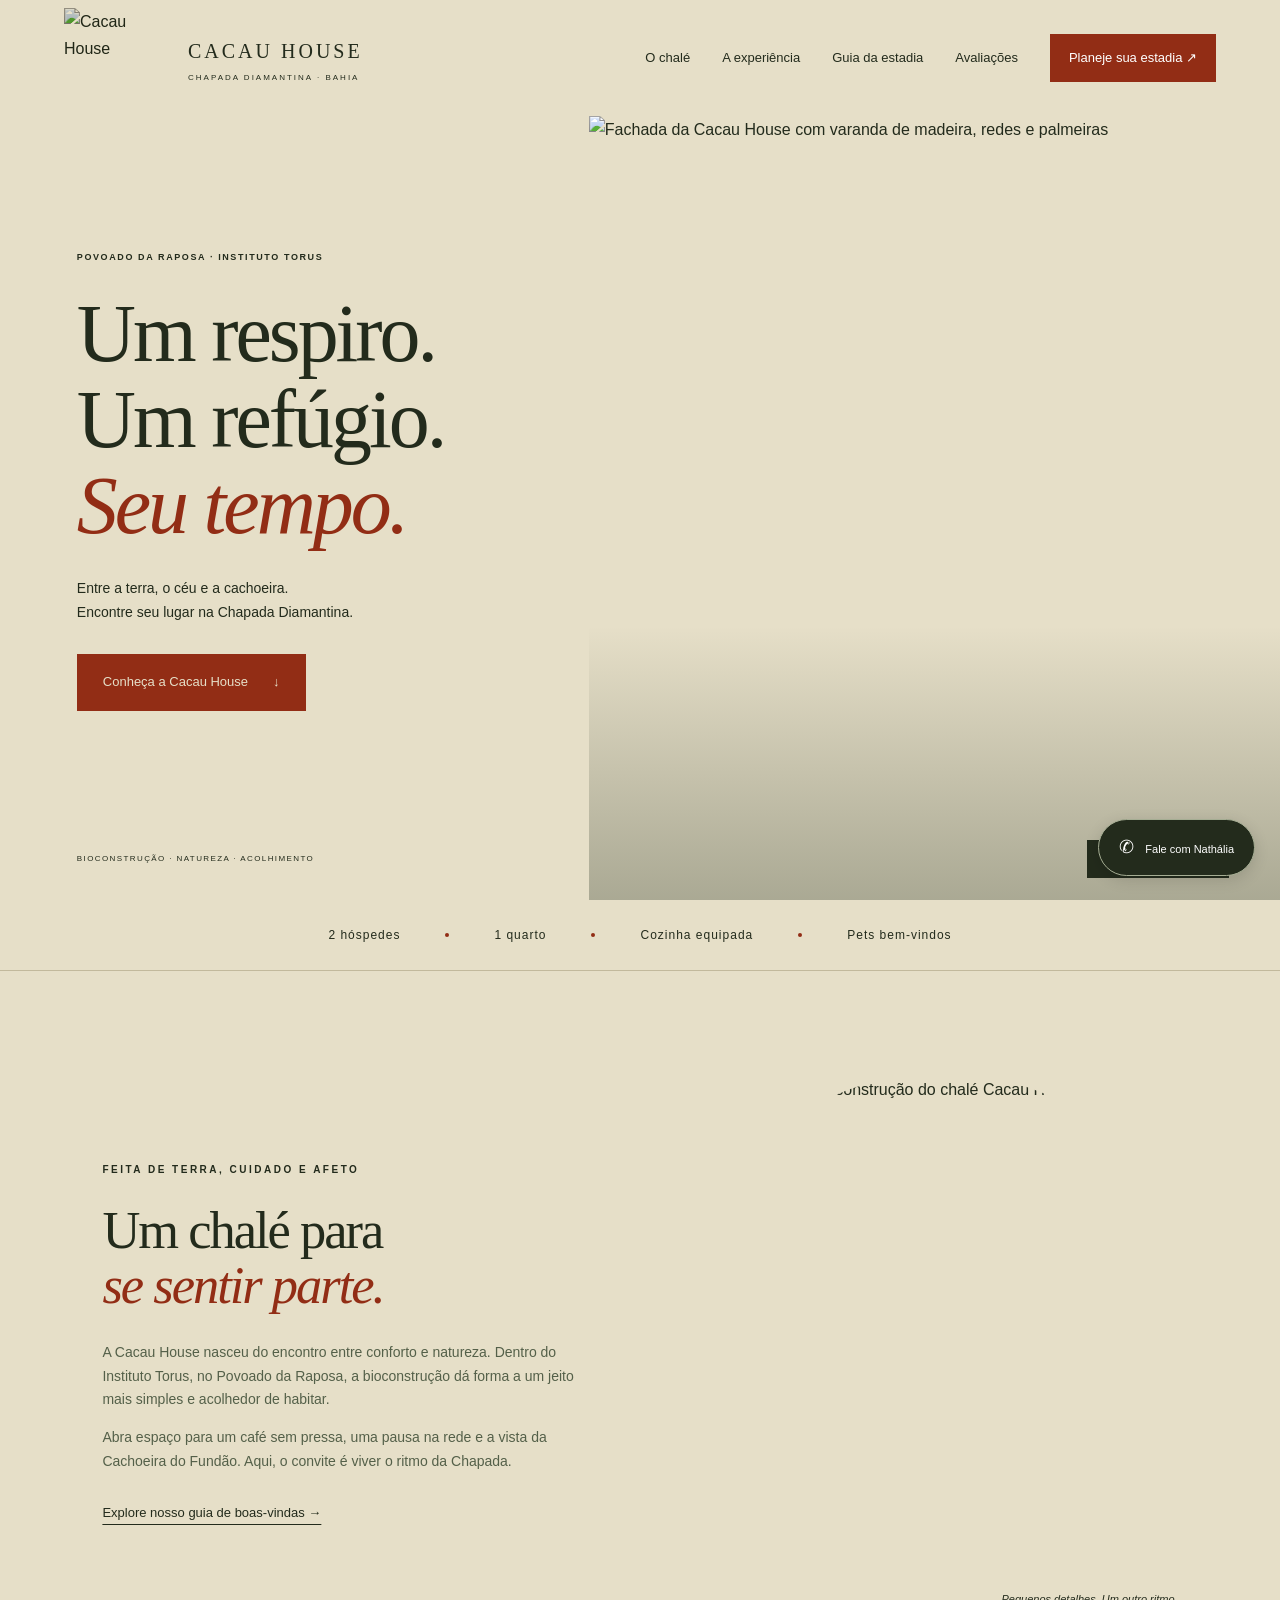
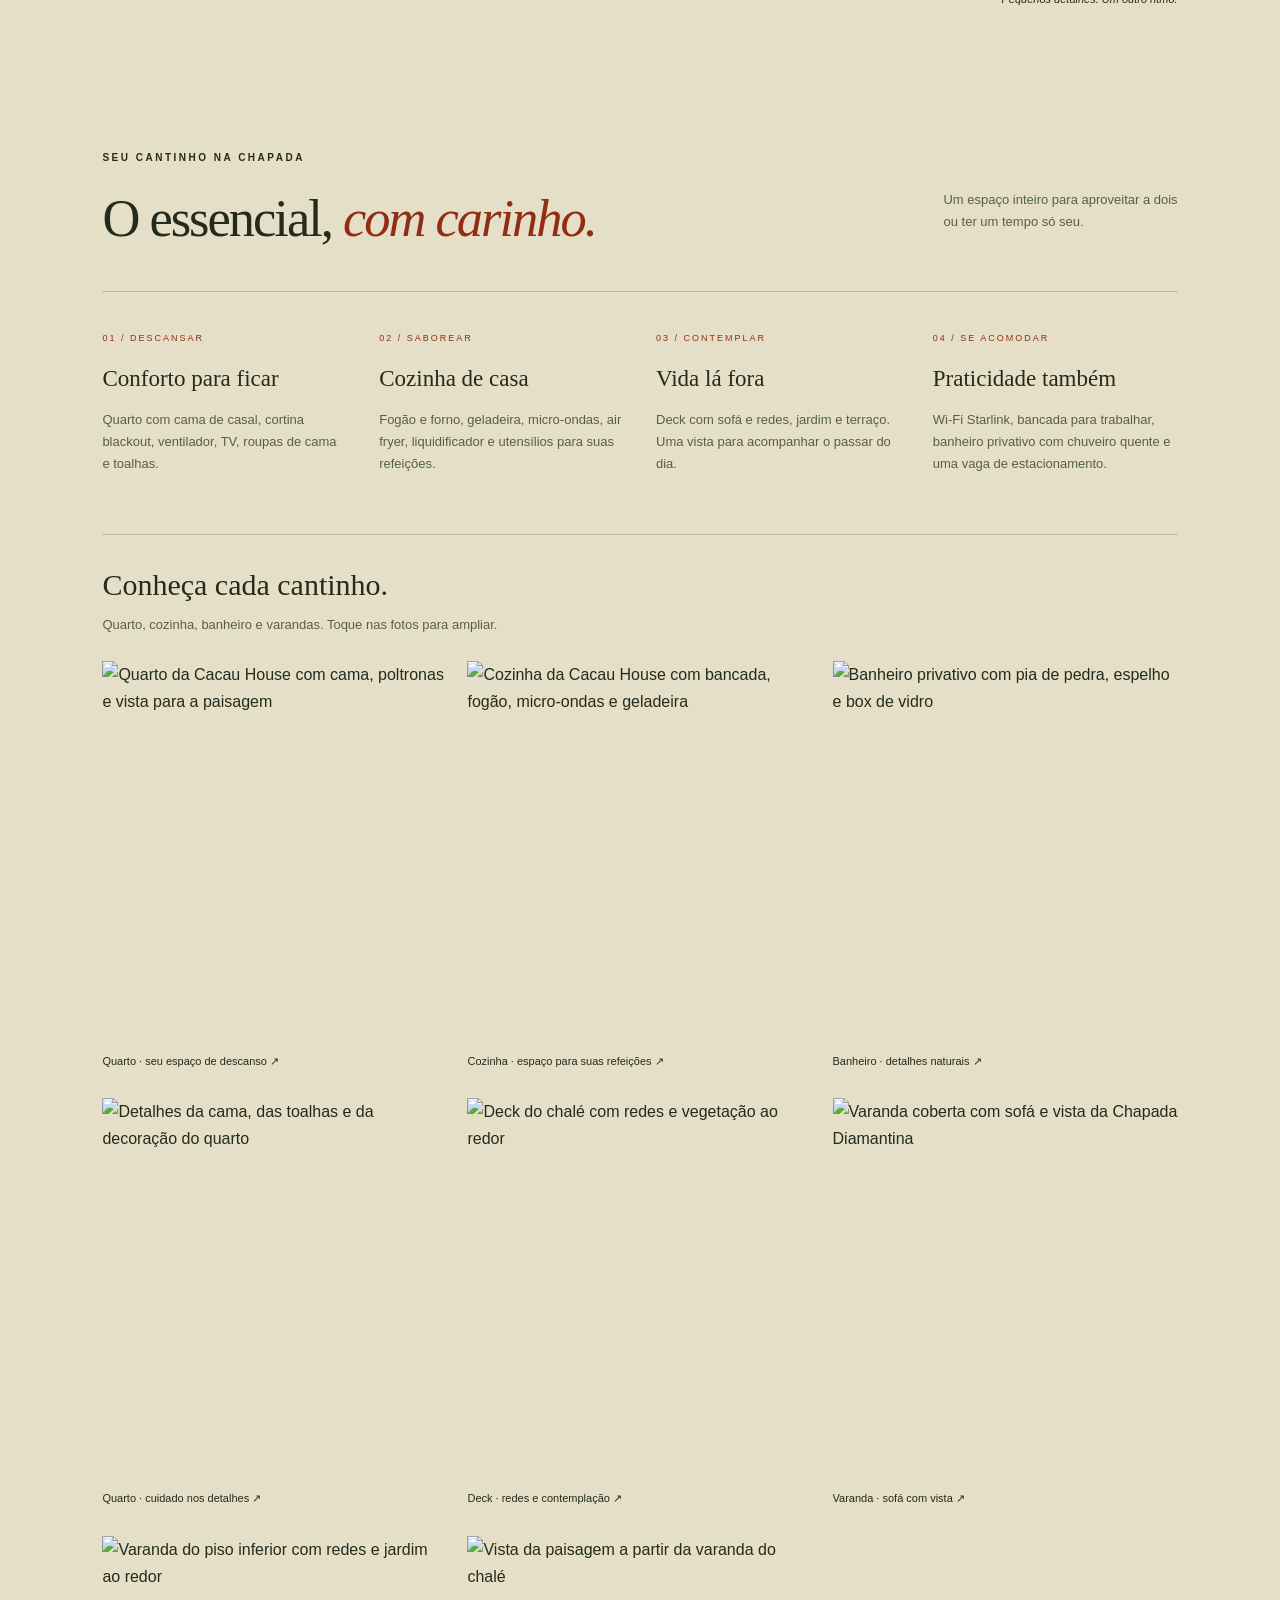
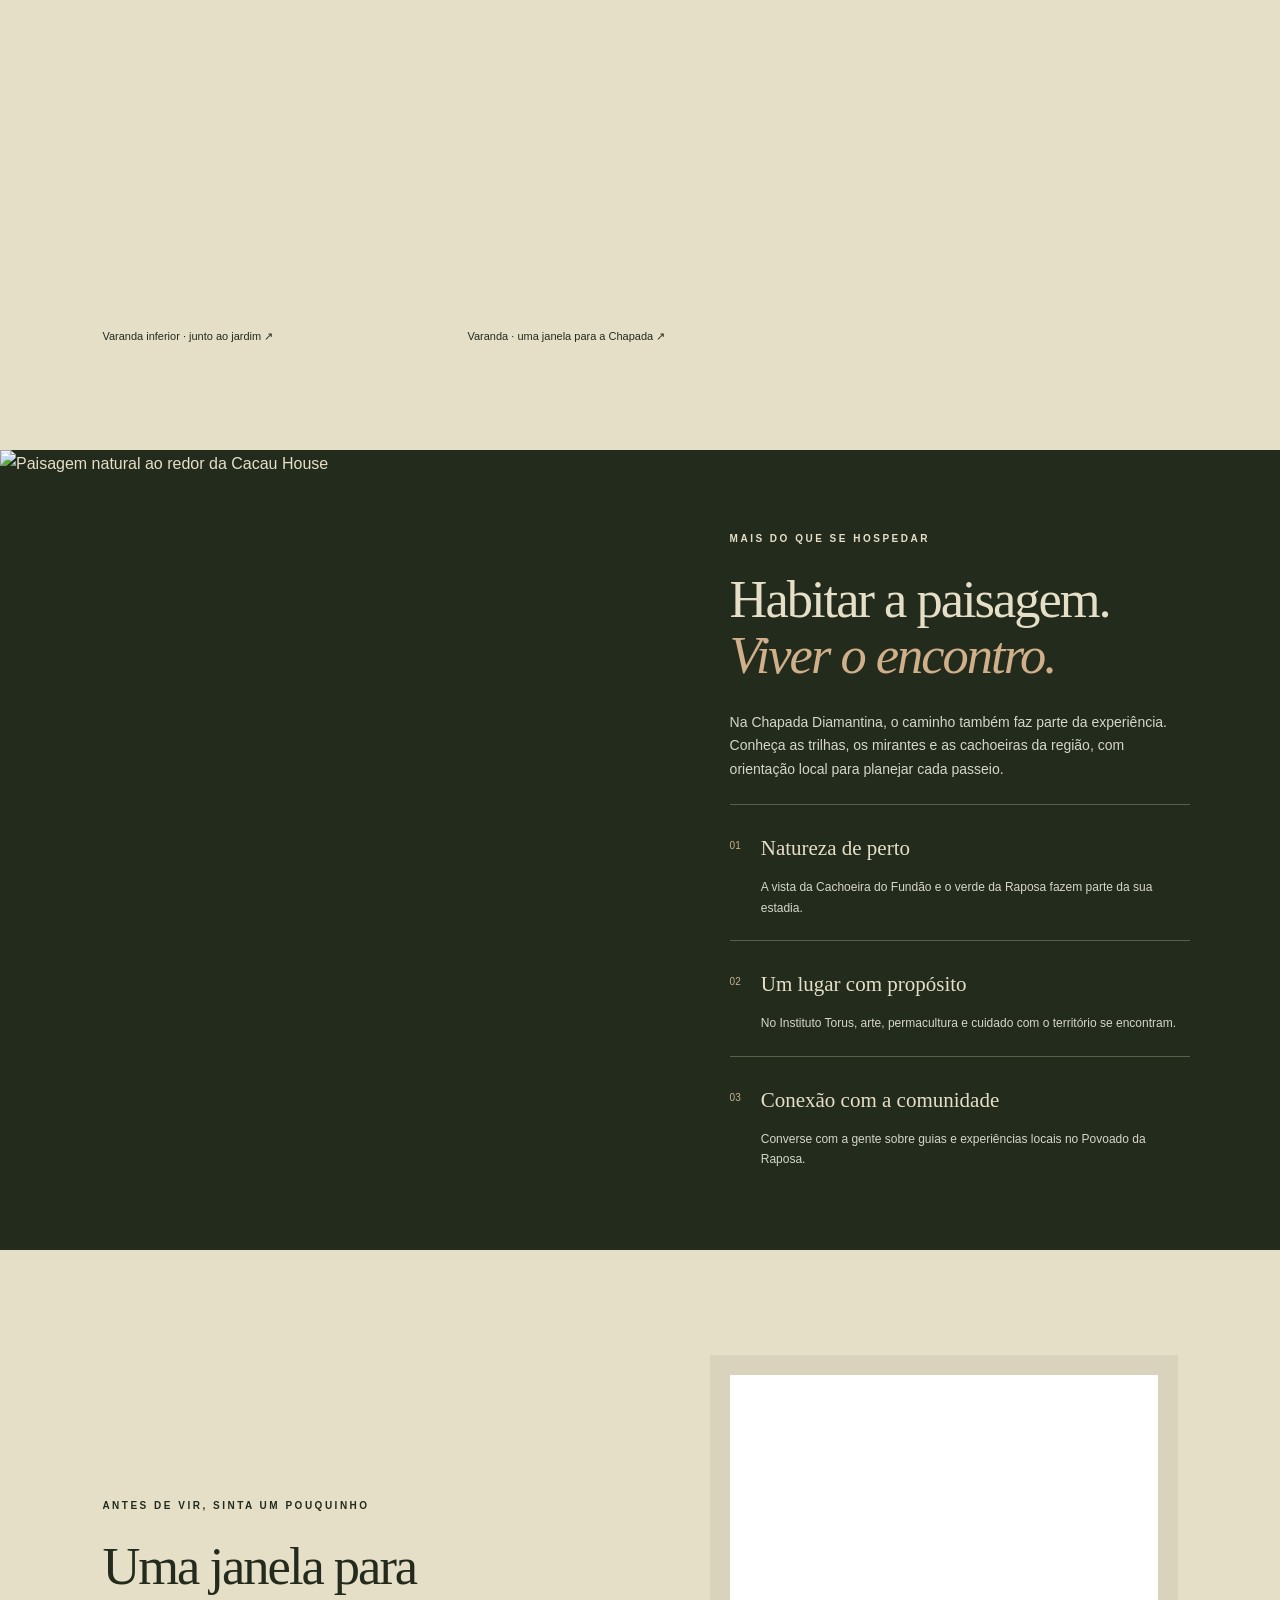
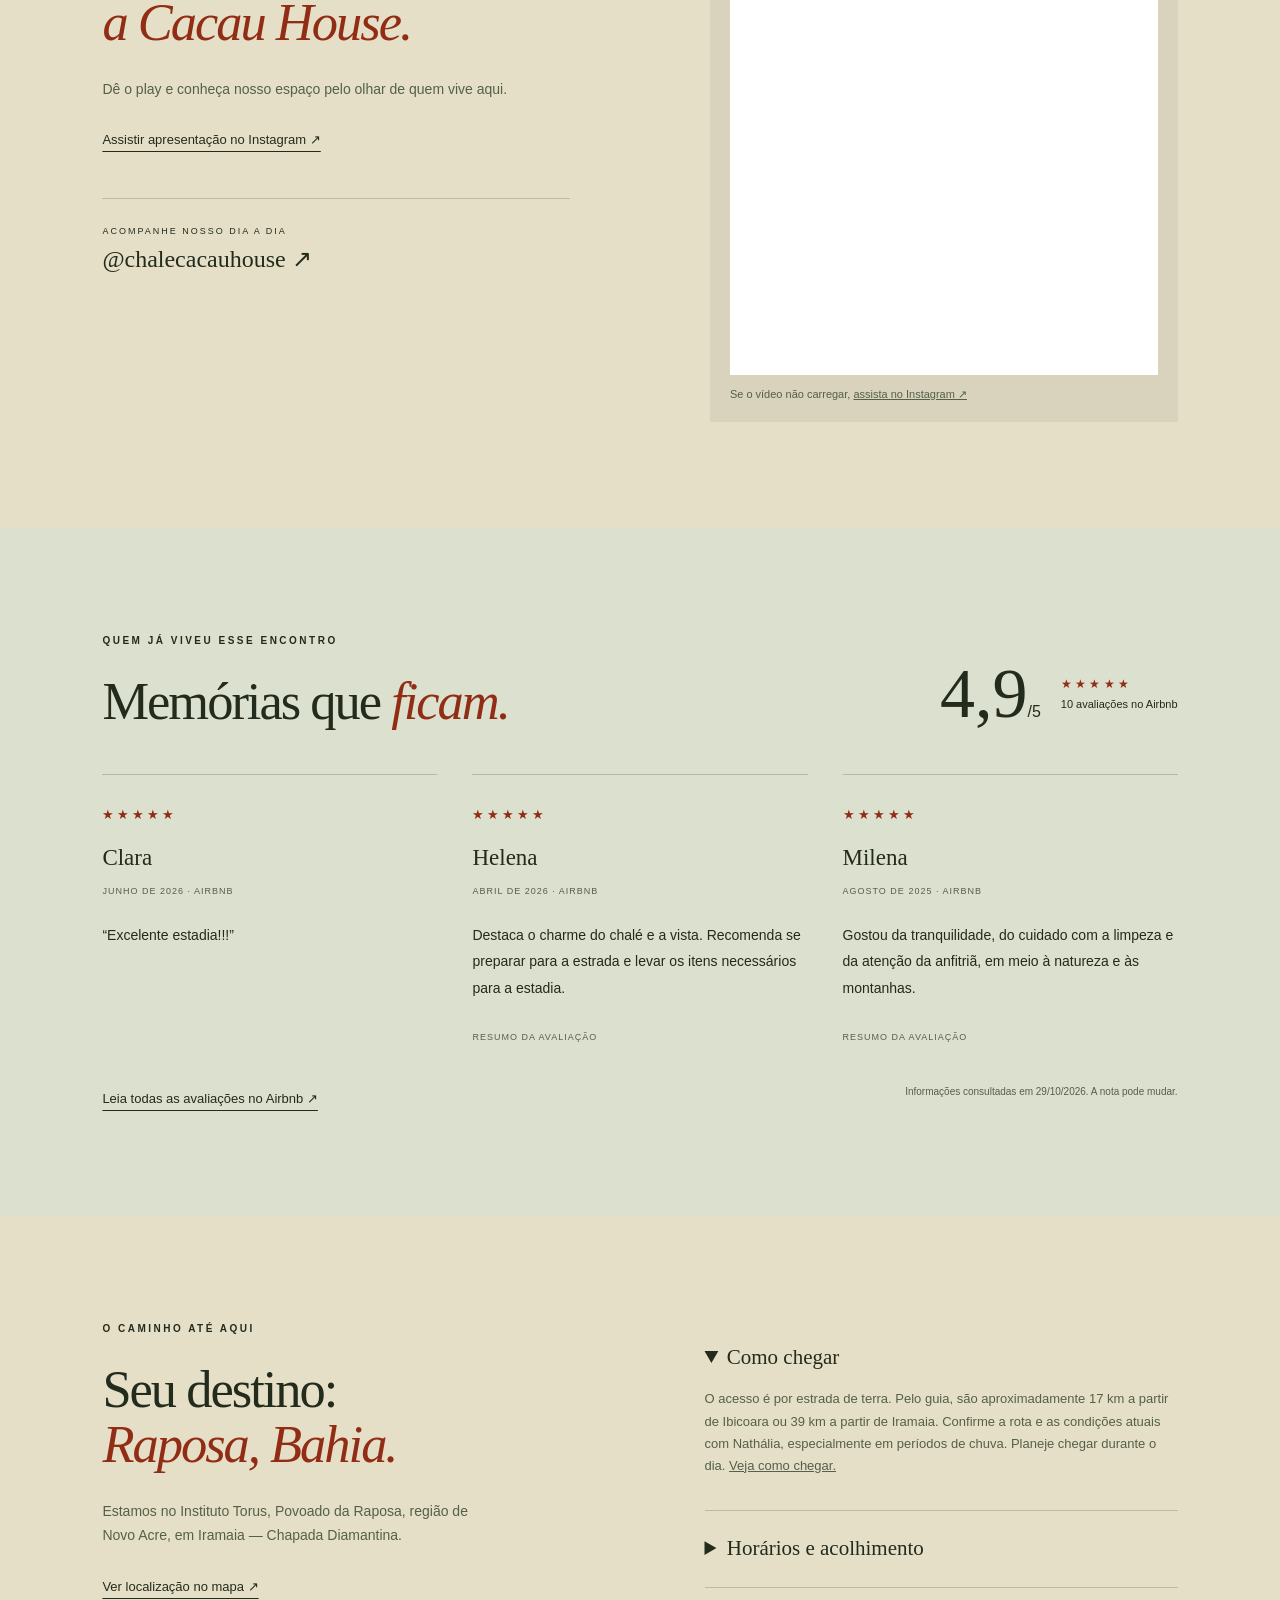
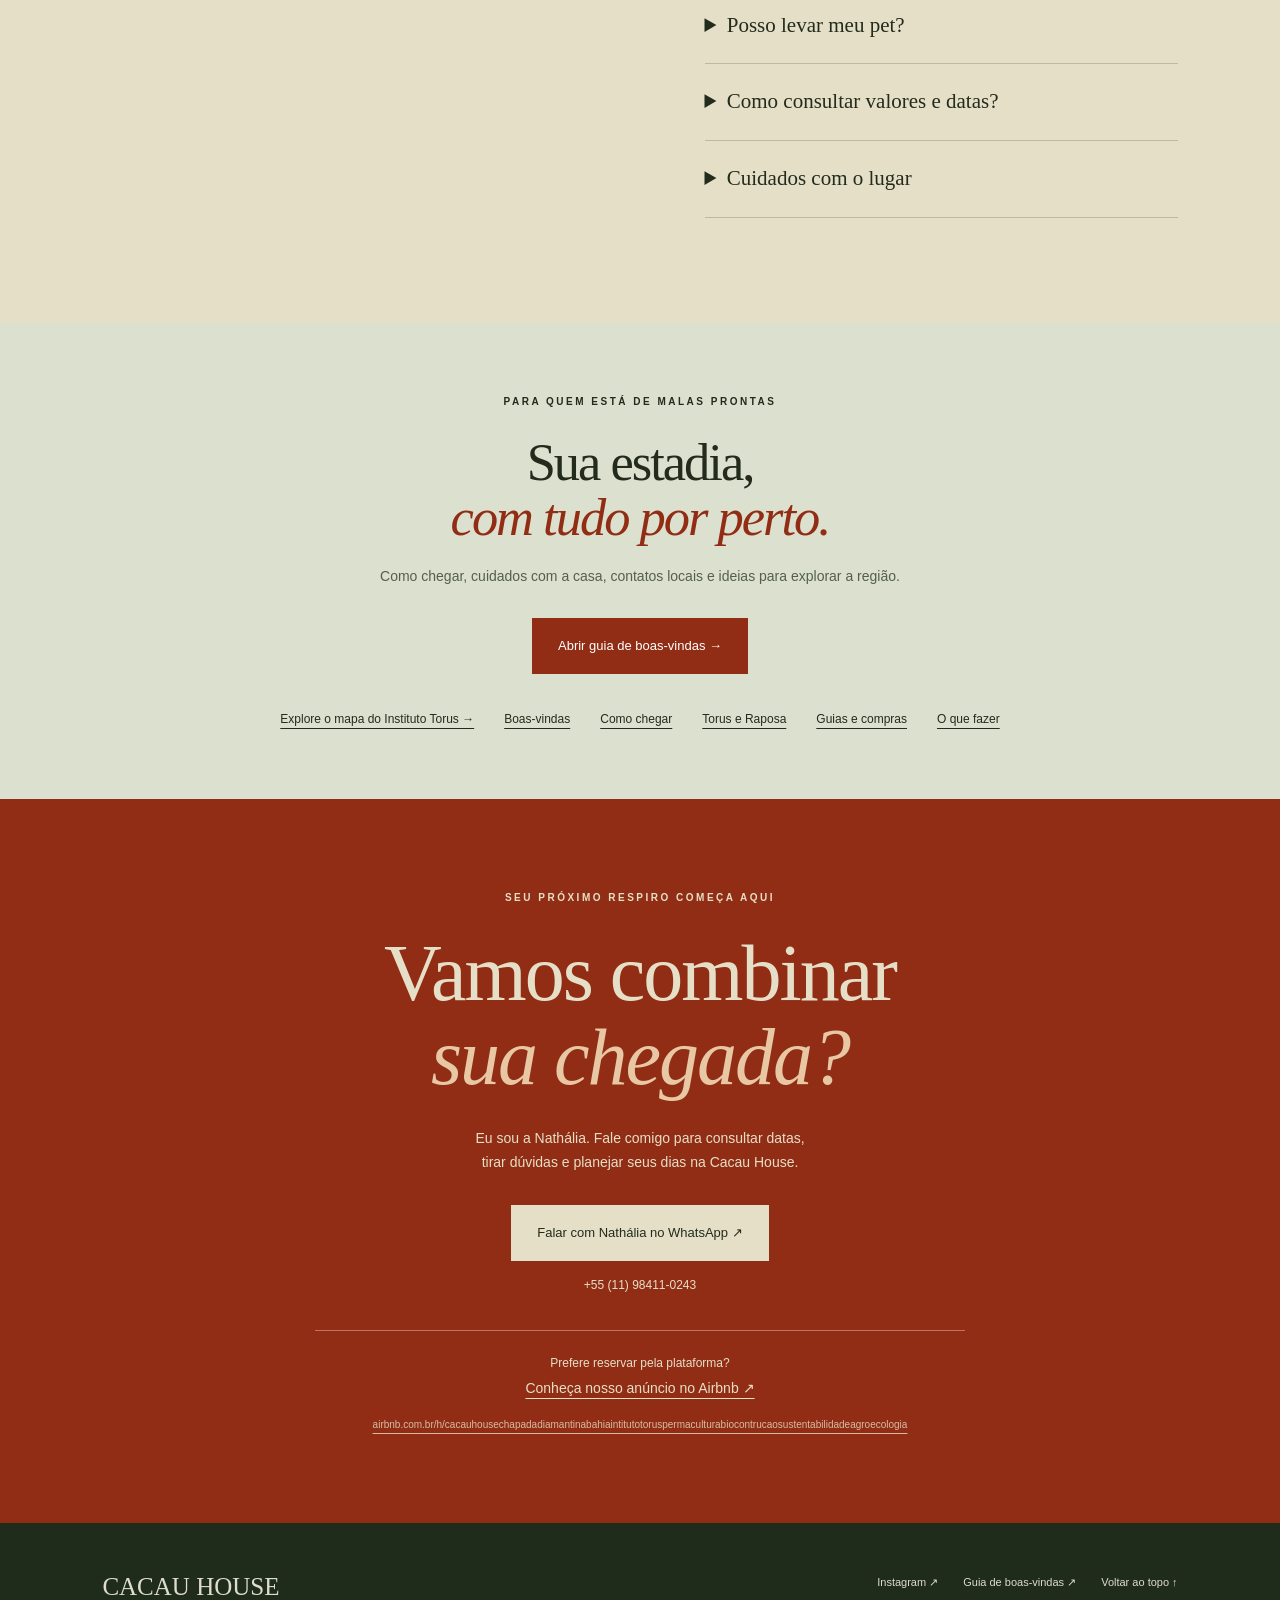
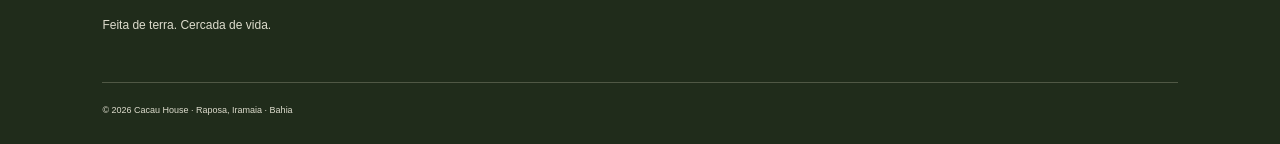
==== index.html @ e2e785f1 "Add files via upload" ====
<!doctype html>
<html lang="pt-BR"><head><meta charset="utf-8"><meta name="viewport" content="width=device-width,initial-scale=1"><meta name="theme-color" content="#202c1b"><meta name="description" content="Cacau House: chalé em bioconstrução na Chapada Diamantina, com vista para a Cachoeira do Fundão. Conheça o espaço e fale com Nathália para reservar."><title>Cacau House · Um respiro na Chapada</title><link rel="icon" href="assets/logo.png"><link rel="stylesheet" href="style.css?v=14"><link rel="stylesheet" href="mobile.css?v=1"></head>
<body><a class="skip" href="#conteudo">Pular para o conteúdo</a>
<header><a href="#inicio" class="brand"><img src="assets/logo.png" alt="Cacau House"><span>CACAU HOUSE<small>CHAPADA DIAMANTINA · BAHIA</small></span></a><button class="menu" aria-label="Abrir menu" aria-expanded="false">☰</button><nav aria-label="Principal"><a href="#chale">O chalé</a><a href="#vivencia">A experiência</a><a href="guia.html">Guia da estadia</a><a href="#avaliacoes">Avaliações</a><a class="button small" href="#reservar">Planeje sua estadia ↗</a></nav></header>
<main id="conteudo"><section class="hero" id="inicio"><img class="hero-photo" src="assets/chale-principal.jpg" alt="Fachada da Cacau House com varanda de madeira, redes e palmeiras" fetchpriority="high"><div class="hero-content"><p class="eyebrow">POVOADO DA RAPOSA · INSTITUTO TORUS</p><h1>Um respiro.<br>Um refúgio.<br><em>Seu tempo.</em></h1><p>Entre a terra, o céu e a cachoeira.<br>Encontre seu lugar na Chapada Diamantina.</p><a class="button cream" href="#chale">Conheça a Cacau House <span>↓</span></a></div><div class="hero-bottom"><span>BIOCONSTRUÇÃO · NATUREZA · ACOLHIMENTO</span><a href="#avaliacoes">★ 4,9 no Airbnb <span>↗</span></a></div></section>
<div class="intro-strip"><span>2 hóspedes</span><i></i><span>1 quarto</span><i></i><span>Cozinha equipada</span><i></i><span>Pets bem-vindos</span></div>
<section id="chale" class="section story"><div><p class="eyebrow">FEITA DE TERRA, CUIDADO E AFETO</p><h2>Um chalé para<br><em>se sentir parte.</em></h2><p>A Cacau House nasceu do encontro entre conforto e natureza. Dentro do Instituto Torus, no Povoado da Raposa, a bioconstrução dá forma a um jeito mais simples e acolhedor de habitar.</p><p>Abra espaço para um café sem pressa, uma pausa na rede e a vista da Cachoeira do Fundão. Aqui, o convite é viver o ritmo da Chapada.</p><a class="text-link" href="guia.html">Explore nosso guia de boas-vindas →</a></div><figure class="arch"><img src="assets/interior.jpg" alt="Fachada em bioconstrução do chalé Cacau House" loading="lazy"><figcaption>Pequenos detalhes. Um outro ritmo.</figcaption></figure></section>
<section class="section comfort"><div class="section-top"><div><p class="eyebrow">SEU CANTINHO NA CHAPADA</p><h2>O essencial, <em>com carinho.</em></h2></div><p>Um espaço inteiro para aproveitar a dois<br>ou ter um tempo só seu.</p></div><div class="amenities"><article><span>01 / DESCANSAR</span><h3>Conforto para ficar</h3><p>Quarto com cama de casal, cortina blackout, ventilador, TV, roupas de cama e toalhas.</p></article><article><span>02 / SABOREAR</span><h3>Cozinha de casa</h3><p>Fogão e forno, geladeira, micro-ondas, air fryer, liquidificador e utensílios para suas refeições.</p></article><article><span>03 / CONTEMPLAR</span><h3>Vida lá fora</h3><p>Deck com sofá e redes, jardim e terraço. Uma vista para acompanhar o passar do dia.</p></article><article><span>04 / SE ACOMODAR</span><h3>Praticidade também</h3><p>Wi-Fi Starlink, bancada para trabalhar, banheiro privativo com chuveiro quente e uma vaga de estacionamento.</p></article></div><div class="room-gallery-heading" id="fotos"><h3>Conheça cada cantinho.</h3><p>Quarto, cozinha, banheiro e varandas. Toque nas fotos para ampliar.</p></div><div class="gallery room-gallery"><button class="photo" data-src="assets/quarto-amplo.jpg" aria-label="Ampliar foto: Quarto · seu espaço de descanso"><img src="assets/quarto-amplo.jpg" alt="Quarto da Cacau House com cama, poltronas e vista para a paisagem" loading="lazy"><span>Quarto · seu espaço de descanso ↗</span></button><button class="photo" data-src="assets/cozinha-completa.jpg" aria-label="Ampliar foto: Cozinha · espaço para suas refeições"><img src="assets/cozinha-completa.jpg" alt="Cozinha da Cacau House com bancada, fogão, micro-ondas e geladeira" loading="lazy"><span>Cozinha · espaço para suas refeições ↗</span></button><button class="photo" data-src="assets/banheiro-chale.jpg" aria-label="Ampliar foto: Banheiro · detalhes naturais"><img src="assets/banheiro-chale.jpg" alt="Banheiro privativo com pia de pedra, espelho e box de vidro" loading="lazy"><span>Banheiro · detalhes naturais ↗</span></button><button class="photo" data-src="assets/quarto-detalhes.jpg" aria-label="Ampliar foto: Quarto · cuidado nos detalhes"><img src="assets/quarto-detalhes.jpg" alt="Detalhes da cama, das toalhas e da decoração do quarto" loading="lazy"><span>Quarto · cuidado nos detalhes ↗</span></button><button class="photo" data-src="assets/deck-redes.jpg" aria-label="Ampliar foto: Deck · redes e contemplação"><img src="assets/deck-redes.jpg" alt="Deck do chalé com redes e vegetação ao redor" loading="lazy"><span>Deck · redes e contemplação ↗</span></button><button class="photo" data-src="assets/varanda-sofa.jpg" aria-label="Ampliar foto: Varanda · sofá com vista"><img src="assets/varanda-sofa.jpg" alt="Varanda coberta com sofá e vista da Chapada Diamantina" loading="lazy"><span>Varanda · sofá com vista ↗</span></button><button class="photo" data-src="assets/varanda-inferior.jpg" aria-label="Ampliar foto: Varanda inferior · junto ao jardim"><img src="assets/varanda-inferior.jpg" alt="Varanda do piso inferior com redes e jardim ao redor" loading="lazy"><span>Varanda inferior · junto ao jardim ↗</span></button><button class="photo" data-src="assets/varanda-vista.jpg" aria-label="Ampliar foto: Varanda · uma janela para a Chapada"><img src="assets/varanda-vista.jpg" alt="Vista da paisagem a partir da varanda do chalé" loading="lazy"><span>Varanda · uma janela para a Chapada ↗</span></button></div></section>
<section id="vivencia" class="experience"><div class="experience-image"><img src="assets/landscape.jpg" alt="Paisagem natural ao redor da Cacau House" loading="lazy"></div><div class="experience-copy"><p class="eyebrow">MAIS DO QUE SE HOSPEDAR</p><h2>Habitar a paisagem.<br><em>Viver o encontro.</em></h2><p>Na Chapada Diamantina, o caminho também faz parte da experiência. Conheça as trilhas, os mirantes e as cachoeiras da região, com orientação local para planejar cada passeio.</p><div class="experience-item"><span>01</span><div><h3>Natureza de perto</h3><p>A vista da Cachoeira do Fundão e o verde da Raposa fazem parte da sua estadia.</p></div></div><div class="experience-item"><span>02</span><div><h3>Um lugar com propósito</h3><p>No Instituto Torus, arte, permacultura e cuidado com o território se encontram.</p></div></div><div class="experience-item"><span>03</span><div><h3>Conexão com a comunidade</h3><p>Converse com a gente sobre guias e experiências locais no Povoado da Raposa.</p></div></div></div></section>
<section class="section video-section" id="videos"><div><p class="eyebrow">ANTES DE VIR, SINTA UM POUQUINHO</p><h2>Uma janela para<br><em>a Cacau House.</em></h2><p>Dê o play e conheça nosso espaço pelo olhar de quem vive aqui.</p><a class="text-link" href="https://www.instagram.com/p/DcuANOKBssZ/" target="_blank" rel="noopener">Assistir apresentação no Instagram ↗</a><div class="instagram-card"><span>ACOMPANHE NOSSO DIA A DIA</span><a href="https://www.instagram.com/chalecacauhouse/" target="_blank" rel="noopener">@chalecacauhouse ↗</a></div></div><div class="video-frame"><iframe title="Vídeo de apresentação da Cacau House no Instagram" src="https://www.instagram.com/p/DcuANOKBssZ/embed/" loading="lazy" allow="autoplay; encrypted-media; fullscreen; picture-in-picture" allowfullscreen></iframe><p>Se o vídeo não carregar, <a href="https://www.instagram.com/p/DcuANOKBssZ/" target="_blank" rel="noopener">assista no Instagram ↗</a></p></div></section>
<section class="reviews section" id="avaliacoes"><div class="section-top"><div><p class="eyebrow">QUEM JÁ VIVEU ESSE ENCONTRO</p><h2>Memórias que <em>ficam.</em></h2></div><div class="rating"><strong>4,9<span>/5</span></strong><p>★ ★ ★ ★ ★<br><span>10 avaliações no Airbnb</span></p></div></div><div class="review-grid"><article><span class="stars">★★★★★</span><h3>Clara</h3><small>JUNHO DE 2026 · AIRBNB</small><blockquote>“Excelente estadia!!!”</blockquote></article><article><span class="stars">★★★★★</span><h3>Helena</h3><small>ABRIL DE 2026 · AIRBNB</small><p>Destaca o charme do chalé e a vista. Recomenda se preparar para a estrada e levar os itens necessários para a estadia.</p><small>RESUMO DA AVALIAÇÃO</small></article><article><span class="stars">★★★★★</span><h3>Milena</h3><small>AGOSTO DE 2025 · AIRBNB</small><p>Gostou da tranquilidade, do cuidado com a limpeza e da atenção da anfitriã, em meio à natureza e às montanhas.</p><small>RESUMO DA AVALIAÇÃO</small></article></div><div class="reviews-bottom"><a class="text-link" href="https://www.airbnb.com.br/rooms/1440051398318362169#reviews" target="_blank" rel="noopener">Leia todas as avaliações no Airbnb ↗</a><small>Informações consultadas em 29/10/2026. A nota pode mudar.</small></div></section>
<section class="section arrival" id="localizacao"><div><p class="eyebrow">O CAMINHO ATÉ AQUI</p><h2>Seu destino:<br><em>Raposa, Bahia.</em></h2><p>Estamos no Instituto Torus, Povoado da Raposa, região de Novo Acre, em Iramaia — Chapada Diamantina.</p><a class="text-link" href="https://www.google.com/maps/search/?api=1&query=Instituto+Torus+Novo+Acre+Iramaia" target="_blank" rel="noopener">Ver localização no mapa ↗</a></div><div class="arrival-info"><details open><summary>Como chegar</summary><p>O acesso é por estrada de terra. Pelo guia, são aproximadamente 17 km a partir de Ibicoara ou 39 km a partir de Iramaia. Confirme a rota e as condições atuais com Nathália, especialmente em períodos de chuva. Planeje chegar durante o dia. <a href="como-chegar.html">Veja como chegar.</a></p></details><details><summary>Horários e acolhimento</summary><p>Check-in das 10h às 17h e check-out até as 12h. Combine sua chegada antecipadamente. Flexibilidade de horários depende da disponibilidade.</p></details><details><summary>Posso levar meu pet?</summary><p>Sim! Seu pet é bem-vindo. Mantenha-o sob supervisão, pois há outros animais nas propriedades vizinhas.</p></details><details><summary>Como consultar valores e datas?</summary><p>Fale com Nathália pelo WhatsApp ou consulte o anúncio no Airbnb. Valores, condições e disponibilidade são confirmados no atendimento ou na plataforma.</p></details><details><summary>Cuidados com o lugar</summary><p>Destine à composteira apenas os resíduos orgânicos permitidos. No checkout, leve o restante do lixo para descarte adequado na cidade: a comunidade não tem coleta de lixo. Use a água com cuidado. Festas não são permitidas. <a href="guia.html#residuos">Consulte as orientações do guia.</a></p></details></div></section>
<section class="guide-home"><p class="eyebrow">PARA QUEM ESTÁ DE MALAS PRONTAS</p><h2>Sua estadia,<br><em>com tudo por perto.</em></h2><p>Como chegar, cuidados com a casa, contatos locais e ideias para explorar a região.</p><a class="button" href="guia.html">Abrir guia de boas-vindas →</a><div class="guide-home-links"><a href="mapa-torus.html">Explore o mapa do Instituto Torus →</a><a href="guia.html">Boas-vindas</a><a href="como-chegar.html">Como chegar</a><a href="torus-e-raposa.html">Torus e Raposa</a><a href="contatos.html">Guias e compras</a><a href="arredores.html">O que fazer</a></div></section><section class="booking" id="reservar"><p class="eyebrow">SEU PRÓXIMO RESPIRO COMEÇA AQUI</p><h2>Vamos combinar<br><em>sua chegada?</em></h2><p>Eu sou a Nathália. Fale comigo para consultar datas,<br>tirar dúvidas e planejar seus dias na Cacau House.</p><a class="button cream whatsapp" href="https://wa.me/5511984110243?text=Ol%C3%A1%2C%20Nath%C3%A1lia!%20Vim%20pelo%20site%20da%20Cacau%20House%20e%20quero%20consultar%20uma%20estadia." target="_blank" rel="noopener">Falar com Nathália no WhatsApp ↗</a><span class="phone">+55 (11) 98411-0243</span><div class="airbnb"><p>Prefere reservar pela plataforma?</p><a href="https://www.airbnb.com.br/rooms/1440051398318362169" target="_blank" rel="noopener">Conheça nosso anúncio no Airbnb ↗</a><a class="full-url" href="https://airbnb.com.br/h/cacauhousechapadadiamantinabahiaintitutotoruspermaculturabiocontrucaosustentabilidadeagroecologia" target="_blank" rel="noopener">airbnb.com.br/h/cacauhousechapadadiamantinabahiaintitutotoruspermaculturabiocontrucaosustentabilidadeagroecologia</a></div></section></main>
<footer><div><b>CACAU HOUSE</b><p>Feita de terra. Cercada de vida.</p></div><div><a href="https://www.instagram.com/chalecacauhouse/" target="_blank" rel="noopener">Instagram ↗</a><a href="guia.html">Guia de boas-vindas ↗</a><a href="#inicio">Voltar ao topo ↑</a></div><small>© 2026 Cacau House · Raposa, Iramaia · Bahia</small></footer>
<a class="floating whatsapp" href="https://wa.me/5511984110243?text=Ol%C3%A1%2C%20Nath%C3%A1lia!%20Quero%20conhecer%20a%20Cacau%20House." target="_blank" rel="noopener" aria-label="Falar com Nathália no WhatsApp">✆ <span>Fale com Nathália</span></a><dialog id="lightbox"><button aria-label="Fechar foto">×</button><img alt="Foto ampliada da Cacau House"></dialog><script src="script.js?v=4"></script></body></html>
---- style.css ----
:root{--cream:#e6dfc8;--ink:#232b1c;--rust:#922d15;--olive:#575f4b;--line:#c2b99c;--terracotta:#a25237;--leaf:#575f4b;--gold:#777052;--font-body:Arial,Helvetica,sans-serif;--font-display:Georgia,'Times New Roman',serif}*{box-sizing:border-box}html{scroll-behavior:smooth;scroll-padding-top:100px}body{margin:0;background:var(--cream);color:var(--ink);font-family:var(--font-body);font-size:16px;line-height:1.7}a{color:inherit}button,a{-webkit-tap-highlight-color:transparent}a:focus-visible,button:focus-visible,summary:focus-visible{outline:3px solid #c28b42;outline-offset:5px}.skip{position:fixed;top:-100px;z-index:100;background:white;padding:12px}.skip:focus{top:0}header{height:100px;display:flex;align-items:center;justify-content:space-between;padding:12px 5%;background:var(--cream);position:relative;z-index:10}.brand{text-decoration:none;display:flex;align-items:center;gap:12px}.brand img{width:66px;height:72px;object-fit:contain;mix-blend-mode:multiply}.brand span{font-family:var(--font-display);letter-spacing:3px;font-size:20px}.brand small{display:block;font:8px Arial;letter-spacing:2px;margin-top:5px}nav{display:flex;align-items:center;gap:32px}nav a{text-decoration:none;font-size:13px}.button{display:inline-flex;align-items:center;justify-content:center;gap:25px;background:var(--rust);color:white;text-decoration:none;border:1px solid transparent;padding:16px 25px;font-size:13px;transition:background .2s,transform .2s}.button:hover{transform:translateY(-2px);background:#7e3121}.small{padding:12px 18px}.cream{background:var(--cream);color:var(--ink)}.cream:hover{background:white}.menu{display:none}.hero{position:relative;min-height:690px;height:calc(100svh - 100px);max-height:1000px;color:var(--cream);display:flex;align-items:center;background:var(--ink)}.hero-photo{position:absolute;width:100%;height:100%;object-fit:cover}.hero:after{content:'';position:absolute;inset:0;background:linear-gradient(90deg,rgba(17,26,16,.8),rgba(17,26,16,.25) 65%),linear-gradient(0deg,rgba(17,26,16,.5),transparent 30%)}.hero-content{position:relative;z-index:1;margin:0 8%;padding-bottom:35px}.eyebrow{font-size:10px;letter-spacing:2.5px;font-weight:600;margin:0 0 25px}h1,h2{font-family:var(--font-display);font-weight:400;line-height:1.05;letter-spacing:-2px;margin:0 0 28px}h1{font-size:clamp(64px,7.5vw,116px)}h2{font-size:clamp(40px,4.1vw,65px)}h1 em,h2 em{font-weight:400}h1 em{color:#e2c49c}h2 em{color:var(--rust)}.hero-content>p:not(.eyebrow){font-size:16px;line-height:1.7;margin:0 0 30px}.hero-bottom{position:absolute;bottom:22px;left:5%;right:5%;display:flex;justify-content:space-between;align-items:center;z-index:2;font-size:10px;letter-spacing:2px}.hero-bottom a{font-size:13px;text-decoration:none;letter-spacing:.3px}.intro-strip{display:flex;justify-content:center;gap:45px;align-items:center;padding:25px 20px;border-bottom:1px solid var(--line);font-size:12px;letter-spacing:1px}.intro-strip i{width:4px;height:4px;border-radius:50%;background:var(--rust)}.section{padding:105px 8%}.story{display:grid;grid-template-columns:1fr 1fr;gap:12%;align-items:center}.story p:not(.eyebrow){max-width:480px;font-size:14px;color:#546049}.text-link{display:inline-block;font-size:13px;text-underline-offset:7px;margin-top:14px}figure{margin:0}.arch img{display:block;width:100%;height:500px;object-fit:cover;border-radius:220px 220px 0 0}.arch figcaption{font-size:11px;text-align:right;margin-top:14px;font-style:italic}.comfort{padding-top:35px}.section-top{display:flex;justify-content:space-between;align-items:end;gap:30px;margin-bottom:45px}.section-top h2{margin-bottom:0}.section-top>p{font-size:13px;color:#546049}.amenities{display:grid;grid-template-columns:repeat(4,1fr);gap:32px;border-top:1px solid var(--line);padding-top:30px;margin-bottom:45px}.amenities article>span{font-size:9px;letter-spacing:2px;color:var(--rust)}h3{font-family:var(--font-display);font-weight:400;font-size:23px;line-height:1.3;margin:15px 0}.amenities p{font-size:13px;color:#546049}.gallery{display:grid;grid-template-columns:1.3fr 1fr 1fr;gap:17px}.photo{padding:0;border:0;background:none;text-align:left;color:var(--ink);cursor:pointer;overflow:hidden}.photo img{width:100%;height:340px;object-fit:cover;display:block;transition:transform .4s}.photo:hover img{transform:scale(1.03)}.photo span{display:block;font:11px Arial;padding-top:12px}.experience{display:grid;grid-template-columns:1fr 1fr;background:var(--ink);color:var(--cream)}.experience-image img{height:100%;width:100%;min-height:700px;object-fit:cover}.experience-copy{padding:80px 14%}.experience h2 em{color:#cfb08a}.experience-copy>p:not(.eyebrow){font-size:14px;color:#d5d7c9}.experience-item{display:flex;gap:20px;border-top:1px solid #59604b;padding-top:15px;margin-top:22px}.experience-item>span{font-size:10px;color:#c4b38d;padding-top:17px}.experience-item h3{font-size:21px}.experience-item p{font-size:12px;color:#d5d7c9;line-height:1.7;margin-bottom:0}.video-section{display:grid;grid-template-columns:1fr 1fr;gap:13%;align-items:center}.video-section p:not(.eyebrow){font-size:14px;color:#546049}.instagram-card{border-top:1px solid var(--line);margin-top:45px;padding-top:25px}.instagram-card span{font-size:9px;letter-spacing:2px;display:block}.instagram-card a{font-family:var(--font-display);font-size:24px;text-decoration:none}.video-frame{background:#d9d2bc;padding:20px}.video-frame iframe{display:block;border:0;background:white;width:100%;height:600px}.video-frame>p{font-size:11px!important;line-height:1.5;margin-bottom:0}.reviews{background:#dce0ce}.rating{display:flex;gap:20px;align-items:center}.rating strong{font-family:var(--font-display);font-size:70px;font-weight:400;line-height:1}.rating strong span{font:16px Arial}.rating p{font-size:12px;color:var(--rust)}.rating p span{color:var(--ink);font-size:11px}.review-grid{display:grid;grid-template-columns:repeat(3,1fr);gap:35px}.review-grid article{padding:25px 0;border-top:1px solid #b5bba3}.stars{font-size:13px;letter-spacing:3px;color:var(--rust)}.review-grid h3{margin-bottom:2px}.review-grid small{font-size:9px;letter-spacing:1px;color:#546049}.review-grid p,.review-grid blockquote{font-size:14px;margin:20px 0;line-height:1.9}.reviews-bottom{display:flex;justify-content:space-between;gap:20px;align-items:center}.reviews-bottom small{font-size:10px;color:#546049}.arrival{display:grid;grid-template-columns:1fr 1fr;gap:12%}.arrival>div>p:not(.eyebrow){font-size:14px;max-width:380px;color:#546049}details{border-bottom:1px solid var(--line);padding:20px 0}summary{cursor:pointer;font-family:var(--font-display);font-size:21px}details p{font-size:13px;color:#546049}.booking{text-align:center;padding:90px 8%;background:var(--rust);color:var(--cream);position:relative}.booking h2{font-size:80px}.booking h2 em{color:#e8c8a4}.booking>p:not(.eyebrow){font-size:14px;margin-bottom:30px}.phone{display:block;font-size:12px;margin-top:14px}.airbnb{margin:35px auto 0;border-top:1px solid #bd7561;padding-top:22px;max-width:650px}.airbnb p{font-size:12px;margin:0}.airbnb>a{font-size:14px;text-underline-offset:5px}.airbnb .full-url{display:block;font-size:10px;overflow-wrap:anywhere;line-height:1.7;margin-top:15px;opacity:.8}footer{background:#202c1b;color:#dddccd;padding:50px 8% 25px;display:grid;grid-template-columns:1fr 1fr;gap:20px}footer b{font:25px Georgia;letter-spacing:3px}footer p{font-size:12px}footer>div+div{display:flex;justify-content:end;gap:25px;align-items:start}footer a{font-size:11px;text-decoration:none}footer>small{grid-column:1/-1;font-size:9px;border-top:1px solid #505845;padding-top:20px;margin-top:15px}.floating{position:fixed;right:25px;bottom:24px;z-index:20;background:var(--ink);color:white;border:1px solid #a5ad93;border-radius:50px;padding:12px 20px;text-decoration:none;font-size:18px;box-shadow:0 4px 15px #0002}.floating span{font-size:11px;margin-left:6px}dialog{border:0;padding:0;background:transparent;max-width:92vw;max-height:92vh}dialog::backdrop{background:#152014e8}dialog img{display:block;max-width:90vw;max-height:85vh;object-fit:contain}dialog button{position:fixed;top:20px;right:25px;font-size:34px;border:0;background:white;border-radius:50%;width:45px;height:45px;cursor:pointer}@media(min-width:1600px){.section{padding-left:max(8%,calc((100vw - 1350px)/2));padding-right:max(8%,calc((100vw - 1350px)/2))}}@media(max-width:850px){header{height:85px}.brand img{width:48px;height:55px}.brand span{font-size:16px}.brand small{font-size:7px}.menu{display:block;border:1px solid var(--line);background:transparent;font-size:20px;padding:4px 12px;color:var(--ink)}nav{display:none;position:absolute;top:85px;left:0;right:0;background:var(--cream);padding:25px 6%;box-shadow:0 10px 10px #0001}nav.open{display:flex;flex-direction:column;align-items:stretch;gap:22px}.hero{min-height:650px;height:calc(92svh - 85px)}.hero-content{margin:0 7%}h1{font-size:76px}.hero-bottom>span{font-size:8px;letter-spacing:1px}.hero-bottom a{font-size:11px}.intro-strip{gap:14px;font-size:10px;letter-spacing:0}.section{padding:65px 7%}.story{gap:40px;grid-template-columns:1fr}.arch{max-width:500px;width:100%;justify-self:center}.arch img{height:430px}.section-top{align-items:start;flex-direction:column;gap:15px;margin-bottom:30px}.amenities{grid-template-columns:1fr 1fr;gap:22px}.gallery{grid-template-columns:1fr 1fr}.gallery .photo:first-child{grid-column:1/-1}.photo img{height:240px}.experience{grid-template-columns:1fr}.experience-image img{height:400px;min-height:0;display:block}.experience-copy{padding:60px 7%}.video-section{grid-template-columns:1fr;gap:35px}.video-frame{max-width:440px;width:100%;justify-self:center}.review-grid{grid-template-columns:1fr;gap:0}.review-grid article{padding:23px 0}.reviews-bottom{flex-direction:column;align-items:start}.arrival{grid-template-columns:1fr;gap:25px}.booking{padding:65px 7%}.booking h2{font-size:58px}.booking .button{font-size:12px;padding:16px 18px}footer{grid-template-columns:1fr;padding:45px 7% 80px}footer>div+div{justify-content:start;flex-wrap:wrap}.floating{right:15px;bottom:15px}.rating strong{font-size:60px}}@media(prefers-reduced-motion:reduce){html{scroll-behavior:auto}*,*:after{transition:none!important}}
/* Integrated guest guide */
.guide-tabs{border-top:1px solid var(--line);border-bottom:1px solid var(--line);padding:0 8%;background:var(--cream)}.guide-tabs nav{display:flex;gap:32px;overflow-x:auto;white-space:nowrap}.guide-tabs a{padding:18px 0;border-bottom:2px solid transparent;font-size:12px}.guide-tabs a[aria-current=page]{border-color:var(--rust);color:var(--rust);font-weight:bold}.guide-hero{padding:65px 8% 75px;border-bottom:1px solid var(--line)}.guide-hero.with-photo{display:grid;grid-template-columns:1.3fr 1fr;gap:8%;align-items:center}.breadcrumb{font-size:10px;text-underline-offset:4px;color:#546049}.guide-hero .eyebrow{margin-top:38px}.guide-hero h1{font-size:clamp(48px,5.4vw,82px)}.guide-hero h1 em{color:var(--rust)}.guide-lead{max-width:570px;font-size:15px;color:#546049;margin-bottom:0}.guide-hero-photo img{width:100%;height:430px;object-fit:cover;border-radius:200px 200px 0 0;display:block}.guide-section{padding:75px 8%}.guide-section>h2{margin-bottom:35px}.guide-section>p:not(.eyebrow){font-size:14px;max-width:760px;color:#546049}.guide-grid{display:grid;grid-template-columns:1fr 1fr;gap:40px}.guide-grid.three{grid-template-columns:repeat(3,1fr)}.guide-grid p{font-size:14px;color:#546049}.guide-grid h3{font-size:27px}.guide-grid ul{padding-left:20px;font-size:14px;color:#546049;line-height:1.9}.guide-grid li+li{margin-top:8px}.tinted{background:#dce0ce}.contact-card{border-top:1px solid #b8bea7;padding-top:22px;padding-bottom:15px;min-width:0}.contact-card .eyebrow{font-size:9px;letter-spacing:1.6px;margin-bottom:12px}.contact-card h3{margin:8px 0 14px}.contact-card .text-link{display:block;width:fit-content;overflow-wrap:anywhere;font-size:12px;margin-top:10px}.contact-number{font-size:11px;color:#546049;display:block;margin-top:8px}.quick-facts{display:grid;grid-template-columns:repeat(3,1fr);gap:30px;border-top:1px solid var(--line);margin-top:35px;padding-top:30px}.quick-facts span{font-size:9px;letter-spacing:2px;color:var(--rust);display:block}.quick-facts strong{font-family:var(--font-display);font-size:26px;font-weight:400;display:block;margin-top:8px}.quick-facts p{font-size:12px;color:#546049}.house-rules{margin-top:35px;border-top:1px solid #b8bea7;padding-top:20px;max-width:850px}.house-rules ul{font-size:14px;padding-left:20px;line-height:2;color:#546049}.important-note{background:#e1d1b5;border-left:4px solid var(--rust);padding:28px 35px;margin:0 0 45px;max-width:100%}.important-note>span{display:block;font-size:9px;letter-spacing:2px;color:var(--rust)}.important-note h3{font-size:29px;margin:12px 0}.important-note p{font-size:14px;color:#585b48;max-width:900px}.organic-intro{max-width:850px;margin-bottom:35px}.organic-intro p{font-size:14px;color:#546049}.compost-card{border-top:2px solid var(--olive);padding:25px 25px 15px;background:#dce0ce}.compost-card.no{border-color:var(--rust);background:#e1d1b5}.compost-card .eyebrow{margin-bottom:10px}.checkout-list{padding-left:23px;max-width:800px;line-height:2;font-size:14px;margin-bottom:30px}.checkout-list li+li{margin-top:12px}.guide-end{margin:0 8%;border-top:1px solid var(--line);padding:30px 0 55px;display:flex;justify-content:space-between;align-items:center;gap:25px}.guide-end p{font:italic 22px Georgia}.guide-end .text-link{margin:0}.guide-inline-photo{width:100%;height:450px;object-fit:cover;border-radius:180px 180px 0 0}.guide-grid:has(.guide-inline-photo){align-items:center;margin-bottom:45px}.routes article{border-top:1px solid var(--line);padding-top:25px}.routes strong{font-size:13px;font-weight:400;color:var(--rust)}.source-note{font-size:11px!important;color:#546049!important;line-height:1.8;margin:25px 0}.local-products{border-top:1px solid var(--line);padding-top:20px;margin-top:35px}.local-products p{font-size:14px;color:#546049;max-width:800px}.outing{border-top:1px solid var(--line);padding-top:20px}.outing>span{font-size:9px;letter-spacing:1px;color:var(--rust)}.outing p{font-size:13px}.guide-home{padding:70px 8%;background:#dce0ce;text-align:center}.guide-home>p:not(.eyebrow){font-size:14px;color:#546049}.guide-home h2{margin-bottom:20px}.guide-home .button{margin-top:15px}.guide-home-links{display:flex;gap:30px;justify-content:center;flex-wrap:wrap;margin-top:35px}.guide-home-links a{font-size:12px;text-underline-offset:5px}@media(max-width:1050px){header nav{gap:20px}.guide-tabs{padding-left:7%;padding-right:7%}.guide-tabs nav{gap:24px}.guide-grid.three{gap:25px}.guide-hero.with-photo{gap:5%}.guide-hero h1{font-size:60px}}@media(max-width:850px){.guide-tabs{padding:0 7%}.guide-tabs nav{position:static;display:flex;flex-direction:row;align-items:center;padding:0;background:none;box-shadow:none;gap:23px}.guide-tabs a{font-size:11px;padding:14px 0}.guide-hero,.guide-section{padding:50px 7%}.guide-hero.with-photo{grid-template-columns:1fr;gap:30px}.guide-hero h1{font-size:55px}.guide-hero .eyebrow{font-size:9px;letter-spacing:2px;margin-top:25px}.guide-hero-photo{max-width:520px;width:100%;justify-self:center}.guide-hero-photo img{height:340px}.guide-grid,.guide-grid.three{grid-template-columns:1fr;gap:25px}.guide-grid h3{font-size:25px}.quick-facts{grid-template-columns:1fr;gap:10px}.quick-facts>div{border-bottom:1px solid var(--line);padding-bottom:10px}.important-note{padding:23px;margin-bottom:35px}.important-note h3{font-size:27px}.compost-card{padding:22px}.guide-end{flex-direction:column;align-items:start;margin:0 7%;gap:5px}.guide-end p{font-size:20px}.guide-home{padding:55px 7%}.guide-home-links{gap:15px 25px}.guide-inline-photo{height:380px;max-width:500px;justify-self:center}.guide-grid:has(.guide-inline-photo){gap:30px}}
/* Chalet photograph and source-guide imagery */
.hero{background:var(--cream);color:var(--ink);min-height:730px;height:calc(100svh - 100px);max-height:950px}.hero-photo{left:auto;right:0;width:54%;height:100%;object-fit:cover;object-position:center 55%}.hero:after{left:auto;right:0;width:54%;background:linear-gradient(0deg,rgba(32,44,27,.3),transparent 35%)}.hero-content{margin-left:6%;margin-right:0;width:38%;padding:10px 0 65px}.hero h1{font-size:clamp(62px,6.4vw,98px);letter-spacing:-3px}.hero h1 em{color:var(--rust)}.hero-content .eyebrow{font-size:9px;letter-spacing:1.6px}.hero-content>p:not(.eyebrow){font-size:14px}.hero .button{background:var(--rust);color:var(--cream)}.hero .button:hover{background:#7b2512}.hero-bottom{left:6%;right:4%}.hero-bottom>span{font-size:8px;letter-spacing:1.4px}.hero-bottom>a{color:var(--cream);background:var(--ink);padding:8px 15px}.contact-card .card-photo{display:block;width:100%;height:260px;object-fit:cover;object-position:center 30%;margin:0 0 23px}.guide-page:not(:has(#guias)) .contact-card .card-photo{height:300px}.outing .card-photo{width:100%;height:230px;object-fit:cover;display:block;margin:0 0 24px}.guide-grid>article:not(.contact-card):not(.outing)>.card-photo{display:block;width:100%;height:255px;object-fit:cover;margin-bottom:24px}.community-photo{width:100%;height:260px;object-fit:cover;display:block;margin-bottom:25px}.product-photos{display:flex;gap:15px;float:right;margin-left:30px}.product-photos img{width:135px;height:165px;object-fit:cover}.local-products:after{content:'';display:block;clear:both}.guide-page .house-rules{margin-top:0;border:0;padding-top:0}.guide-page .guide-hero:not(.with-photo){background:var(--cream);padding-top:45px;padding-bottom:50px}.guide-page .guide-hero:not(.with-photo) h1{font-size:65px}.guide-page .guide-hero:not(.with-photo) .guide-lead{max-width:750px}@media(max-width:1050px) and (min-width:851px){.hero h1{font-size:76px}.hero-content{width:40%;margin-left:4%}.hero-bottom{left:4%}.hero-bottom>span{max-width:35%;line-height:1.8}.contact-card .card-photo{height:230px}}@media(max-width:850px){.hero{display:flex;flex-direction:column;min-height:0;max-height:none;height:auto}.hero-content{order:0;width:100%;margin:0;padding:45px 7% 35px}.hero-photo{position:relative;left:auto;right:auto;width:100%;height:520px;order:1;object-position:center 55%}.hero:after{display:none}.hero h1{font-size:72px;letter-spacing:-2px}.hero .hero-content>p:not(.eyebrow){font-size:14px}.hero-bottom{position:relative;left:auto;right:auto;bottom:auto;order:2;width:100%;padding:18px 7%;gap:20px}.hero-bottom>span{font-size:8px;max-width:48%;line-height:1.7}.hero-bottom>a{font-size:10px;padding:8px 10px;white-space:nowrap}.contact-card .card-photo,.guide-page:not(:has(#guias)) .contact-card .card-photo{height:330px;max-width:100%;object-position:center 30%}.outing .card-photo,.guide-grid>article:not(.contact-card):not(.outing)>.card-photo{height:270px}.product-photos{float:none;margin:0 0 22px}.product-photos img{width:calc(50% - 8px);height:210px}.guide-page .guide-hero:not(.with-photo) h1{font-size:52px}.guide-page .guide-hero:not(.with-photo){padding-top:30px;padding-bottom:40px}.community-photo{height:260px}}@media(max-width:420px){.hero h1{font-size:62px}.hero-photo{height:470px}.contact-card .card-photo{height:300px}}

/* Official Cacau House typography and image credits */
h1,h2,h3,.brand span,footer b,.guide-end p{font-family:var(--font-display);font-style:normal;letter-spacing:0}h1 em,h2 em{font-style:normal}.brand span{font-size:24px;letter-spacing:1px}.brand small,.photo span,.button,nav a{font-family:var(--font-body)}.hero h1{font-size:clamp(58px,5.5vw,84px);letter-spacing:-1px;line-height:1.12}.guide-hero h1{line-height:1.15}h2{line-height:1.15}.waterfall-photo{margin:0 0 18px}.waterfall-photo img{display:block;width:100%;height:260px;object-fit:cover}.waterfall-photo figcaption{font-family:var(--font-body);font-size:10px;line-height:1.6;color:var(--olive);padding-top:8px}.waterfall-photo figcaption a{text-underline-offset:2px}.waterfall-photo figcaption span{display:block}.waterfall-card h3{margin-top:15px}.product-photos img:only-child{width:160px;height:200px;object-fit:cover}@media(max-width:850px){.hero h1{font-size:64px}.brand span{font-size:20px}.waterfall-photo img{height:300px}.product-photos img:only-child{width:180px;height:220px}}@media(max-width:420px){.hero h1{font-size:57px}.waterfall-photo img{height:260px}}
.guide-grid:has(>.waterfall-card){grid-template-columns:1fr 1fr}.guide-grid:has(>.waterfall-card)>article:not(.waterfall-card){grid-column:1/-1;border-top:1px solid var(--line);padding-top:20px;max-width:900px}@media(max-width:850px){.guide-grid:has(>.waterfall-card){grid-template-columns:1fr}}
/* Restore the original main headline typography. */
.hero h1{font-family:Georgia,'Times New Roman',serif;font-size:clamp(62px,6.4vw,98px);font-weight:400;letter-spacing:-3px;line-height:1.05}.hero h1 em{font-style:italic}.bioconstruction{border-top:1px solid var(--line)}.bioconstruction>.guide-grid{align-items:center;gap:8%}.bioconstruction h2{font-size:clamp(38px,3.8vw,58px)}.bioconstruction h3{margin-top:30px}.bioconstruction .video-frame{width:100%;max-width:480px;justify-self:center}@media(max-width:1050px) and (min-width:851px){.hero h1{font-size:76px}}@media(max-width:850px){.hero h1{font-size:72px;letter-spacing:-2px}.bioconstruction>.guide-grid{gap:35px}}@media(max-width:420px){.hero h1{font-size:62px}}

/* Original typography throughout the site and guest guide. */
body{font-family:Arial,Helvetica,sans-serif}h1,h2,h3,.brand span,footer b,.guide-end p,.instagram-card a,.rating strong,summary,.quick-facts strong{font-family:Georgia,'Times New Roman',serif}h1,h2{letter-spacing:-2px;line-height:1.05}h3{letter-spacing:0;line-height:1.3}h1 em,h2 em{font-style:italic}.brand span{font-size:20px;letter-spacing:3px}.brand small{font-family:Arial,Helvetica,sans-serif}.guide-end p{font-style:italic}.hero h1{letter-spacing:-3px}.hero h1 em{font-style:italic}@media(max-width:850px){.brand span{font-size:16px}.hero h1{letter-spacing:-2px}}

/* Slightly larger Cacau House logo across all pages. */
header{padding-top:8px;padding-bottom:8px}.brand img{width:84px;height:84px}@media(max-width:850px){.brand img{width:60px;height:64px}}
.contact-card img[src*="gabriel-melhorada"]{object-position:center top}

/* More prominent logo and the new host photograph. */
header{height:116px}.brand img{width:112px;height:100px}.hero{height:calc(100svh - 116px)}.contact-card img[src*="gabriel-por-do-sol"]{object-position:center 35%}@media(max-width:850px){header{height:96px}.brand img{width:80px;height:76px}header nav{top:96px}.hero{height:auto}}

.local-economy-note{max-width:850px;font-size:14px;color:var(--olive);margin:0 0 35px;border-left:3px solid var(--rust);padding:0 0 0 18px}

/* Expanded gallery of actual Cacau House rooms and verandas. */
.room-gallery-heading{border-top:1px solid var(--line);padding-top:30px;margin:0 0 25px}.room-gallery-heading h3{font-size:30px;margin:0 0 10px}.room-gallery-heading p{font-size:13px;color:var(--olive);margin:0}.gallery.room-gallery{grid-template-columns:repeat(3,minmax(0,1fr));gap:28px 20px}.room-gallery .photo{align-self:start}.room-gallery .photo img{height:380px}.room-gallery .photo span{line-height:1.6;padding-top:12px}.room-gallery .photo:first-child{grid-column:auto}@media(max-width:850px){.gallery.room-gallery{grid-template-columns:repeat(2,minmax(0,1fr));gap:25px 16px}.room-gallery .photo img{height:300px}.gallery.room-gallery .photo:first-child{grid-column:auto}}@media(max-width:520px){.room-gallery .photo img{height:220px}.room-gallery .photo span{font-size:10px}.room-gallery-heading h3{font-size:27px}}

/* Nearby waterfall outings with travel and trail information. */
.waterfall-intro{max-width:850px;font-size:14px;color:var(--olive);margin:0 0 35px}.guide-grid.waterfall-grid{grid-template-columns:repeat(2,minmax(0,1fr));gap:45px 35px}.waterfall-copy h3{font-size:30px;margin:15px 0 20px}.waterfall-facts{margin:0 0 20px;border-top:1px solid #b8bea7}.waterfall-facts>div{display:grid;grid-template-columns:110px 1fr;gap:14px;padding:10px 0;border-bottom:1px solid #c7cbb9}.waterfall-facts dt{font-size:10px;text-transform:uppercase;letter-spacing:.8px;color:var(--olive)}.waterfall-facts dd{margin:0;font-size:13px;color:var(--ink)}.guide-grid.waterfall-grid .waterfall-photo img{height:360px;object-position:center}.waterfall-copy>p{font-size:14px;line-height:1.8}.featured-waterfall{grid-column:1/-1;display:grid;grid-template-columns:1fr 1fr;gap:35px;align-items:center;padding-top:35px;border-top:1px solid #b8bea7}.featured-waterfall .waterfall-photo{margin:0}@media(max-width:850px){.guide-grid.waterfall-grid{grid-template-columns:1fr;gap:35px}.featured-waterfall{grid-template-columns:1fr;gap:15px}.guide-grid.waterfall-grid .waterfall-photo img{height:340px}.waterfall-copy h3{font-size:27px}.waterfall-facts>div{grid-template-columns:100px 1fr}}@media(max-width:420px){.guide-grid.waterfall-grid .waterfall-photo img{height:300px}}

/* Retratos das pessoas com enquadramento circular. */
.contact-card .card-photo.portrait-photo,.card-photo.portrait-photo{display:block;width:200px;height:200px;max-width:100%;aspect-ratio:1;border-radius:50%;object-fit:cover;object-position:center 35%;margin:0 0 24px;clip-path:circle(50%);}
.card-photo.portrait-photo[src*="gabriel"]{object-position:32% 44%}
@media(max-width:600px){.contact-card .card-photo.portrait-photo,.card-photo.portrait-photo{width:180px;height:180px}}

.guide-page img.card-photo.portrait-photo{width:200px!important;height:200px!important;border-radius:50%;clip-path:circle(50%)}
@media(max-width:600px){.guide-page img.card-photo.portrait-photo{width:180px!important;height:180px!important}}
---- mobile.css ----
/* Small-screen layout, touch targets and safe-area spacing. */
img,iframe,video{max-width:100%}button,input,select,textarea{font:inherit}main,.section,.guide-section,.guide-hero,.guide-grid>*,.story>*,.arrival>*,.experience>*,.video-section>*{min-width:0}
@media(max-width:850px){
header{height:88px;padding:8px 5%;gap:12px}header .brand{min-width:0;gap:9px}header .brand img{width:68px;height:72px;flex:none}header .brand span{font-size:18px;letter-spacing:1px}header .brand small{font-size:6px;letter-spacing:1.15px;white-space:nowrap}header .menu{flex:none;width:44px;height:44px;padding:0;display:grid;place-items:center;font-size:24px}header>nav{top:88px;max-height:calc(100dvh - 88px);overflow-y:auto;padding:16px 6%;gap:4px}header>nav a{min-height:44px;display:flex;align-items:center;padding:10px 0}header>nav a.button{justify-content:center;padding:12px 15px}.guide-tabs{min-width:0}.guide-tabs nav{max-width:100%;scrollbar-width:thin;overscroll-behavior-x:contain}.guide-tabs nav a{min-height:48px;display:flex;align-items:center;flex:none}.hero h1{font-size:clamp(40px,11.5vw,72px);letter-spacing:-1.5px}.hero-photo{height:clamp(340px,110vw,520px)}.hero-bottom{flex-wrap:wrap;gap:12px}.hero-bottom>span{max-width:100%}.hero-bottom>a{min-height:44px;display:flex;align-items:center}.intro-strip{flex-wrap:wrap;gap:8px 15px;line-height:1.5}.guide-hero h1,.guide-page .guide-hero:not(.with-photo) h1{font-size:clamp(36px,10vw,55px);letter-spacing:-1px}.guide-hero-photo img{height:clamp(270px,80vw,380px)}.guide-section h2,.section h2{font-size:clamp(34px,9vw,50px)}.arch img{height:clamp(340px,105vw,470px)}.video-frame{padding:10px}.video-frame iframe{height:560px}.instagram-card a{font-size:clamp(19px,5.6vw,24px);overflow-wrap:anywhere}.reviews-bottom .button,.guide-section>.button,.guide-home .button{max-width:100%;text-align:center;gap:10px;line-height:1.6}.booking h2{font-size:clamp(42px,12vw,60px)}.text-link{line-height:1.7}.floating{right:max(12px,env(safe-area-inset-right));bottom:max(12px,env(safe-area-inset-bottom));min-height:44px;padding:10px 15px}.floating span{font-size:11px}footer{padding-bottom:100px}footer>div+div{gap:12px 20px}footer a{min-height:44px;display:flex;align-items:center}.map-controls button,.map-filter button,.map-routes button,.detail-close{min-height:44px}.place-item{min-height:48px}.regional-options button{min-height:58px}.regional-panel{padding-bottom:24px}.regional-map-scroll{touch-action:pan-x pan-y;-webkit-overflow-scrolling:touch}.regional-detail{min-width:0}.regional-detail .text-link{overflow-wrap:anywhere}.guide-home-links a{min-height:44px;display:flex;align-items:center}
}
@media(max-width:480px){header .brand span{font-size:16px;letter-spacing:.5px}header .brand img{width:58px;height:66px}header .brand small{font-size:5.5px;letter-spacing:.7px}.section,.guide-section,.guide-hero{padding-left:6%;padding-right:6%}.guide-tabs{padding-left:6%;padding-right:6%}.hero-content{padding-left:6%;padding-right:6%}.gallery.room-gallery{gap:20px 12px}.room-gallery .photo img{height:clamp(170px,54vw,240px)}.amenities{gap:18px}.amenities h3{font-size:22px}.video-frame iframe{height:520px}.guide-grid .guide-inline-photo{height:320px;width:100%}.guide-section .guide-grid h3{overflow-wrap:anywhere}.waterfall-facts>div{grid-template-columns:90px minmax(0,1fr);gap:10px}.regional-legend{padding-left:14px;padding-right:14px;gap:9px}.regional-caption{padding-left:14px;padding-right:14px}.regional-options{gap:8px}.regional-options small{font-size:11px}.regional-detail h3{font-size:24px}.map-controls{gap:5px}.map-controls button{padding:8px 9px}.map-pin{width:28px;height:28px}.map-pin:before{inset:-8px}.map-sidebar{min-width:0}.place-item{overflow-wrap:anywhere}.map-story h3{font-size:25px}.guide-inline-photo{max-width:100%}.rating{flex-wrap:wrap}.booking .button{gap:12px;max-width:100%;white-space:normal}}
@media(max-width:350px){header{padding-left:4%;padding-right:4%;gap:8px}header .brand{gap:6px}header .brand img{width:50px;height:62px}header .brand span{font-size:15px}header .brand small{font-size:5px}.hero h1{font-size:39px}.regional-options{grid-template-columns:1fr}.amenities{grid-template-columns:1fr}.video-frame iframe{height:480px}.floating span{display:none}.floating{width:48px;height:48px;display:grid;place-items:center;padding:0}.guide-page img.card-photo.portrait-photo{width:160px!important;height:160px!important}}
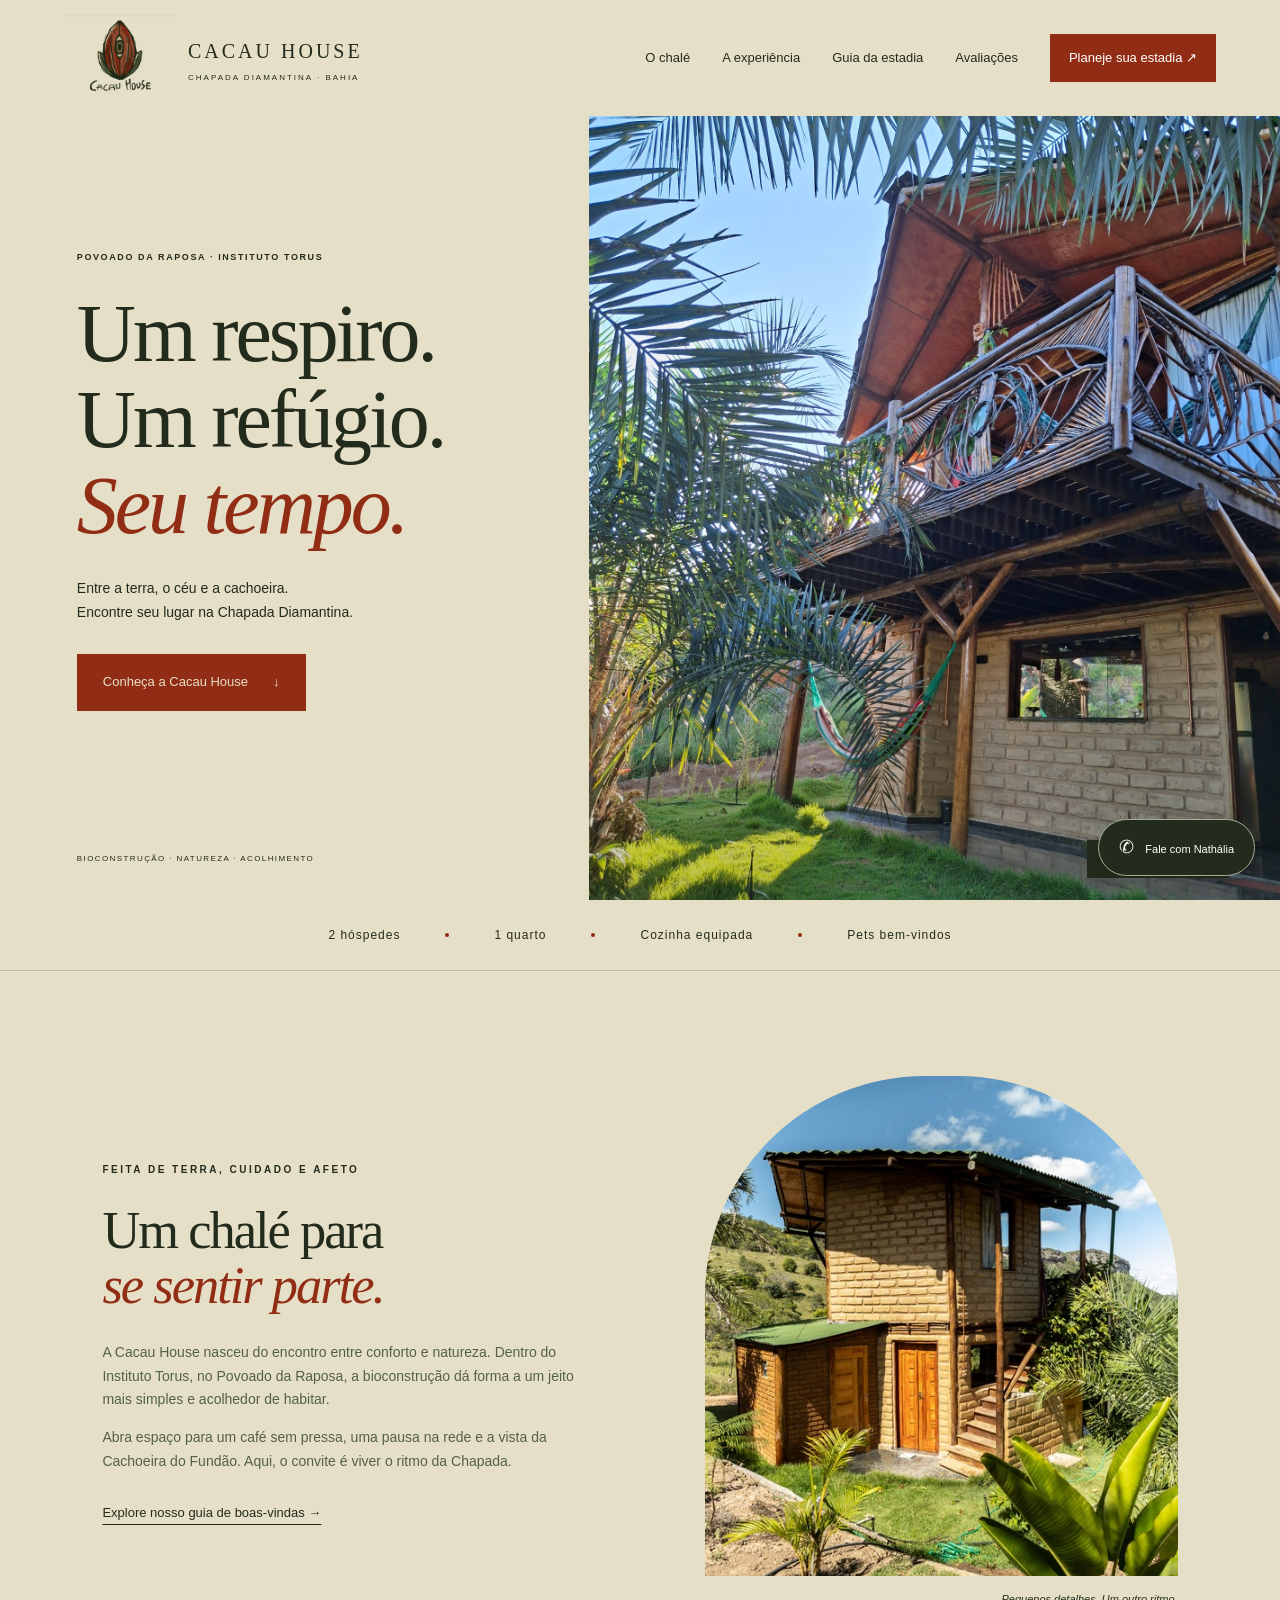
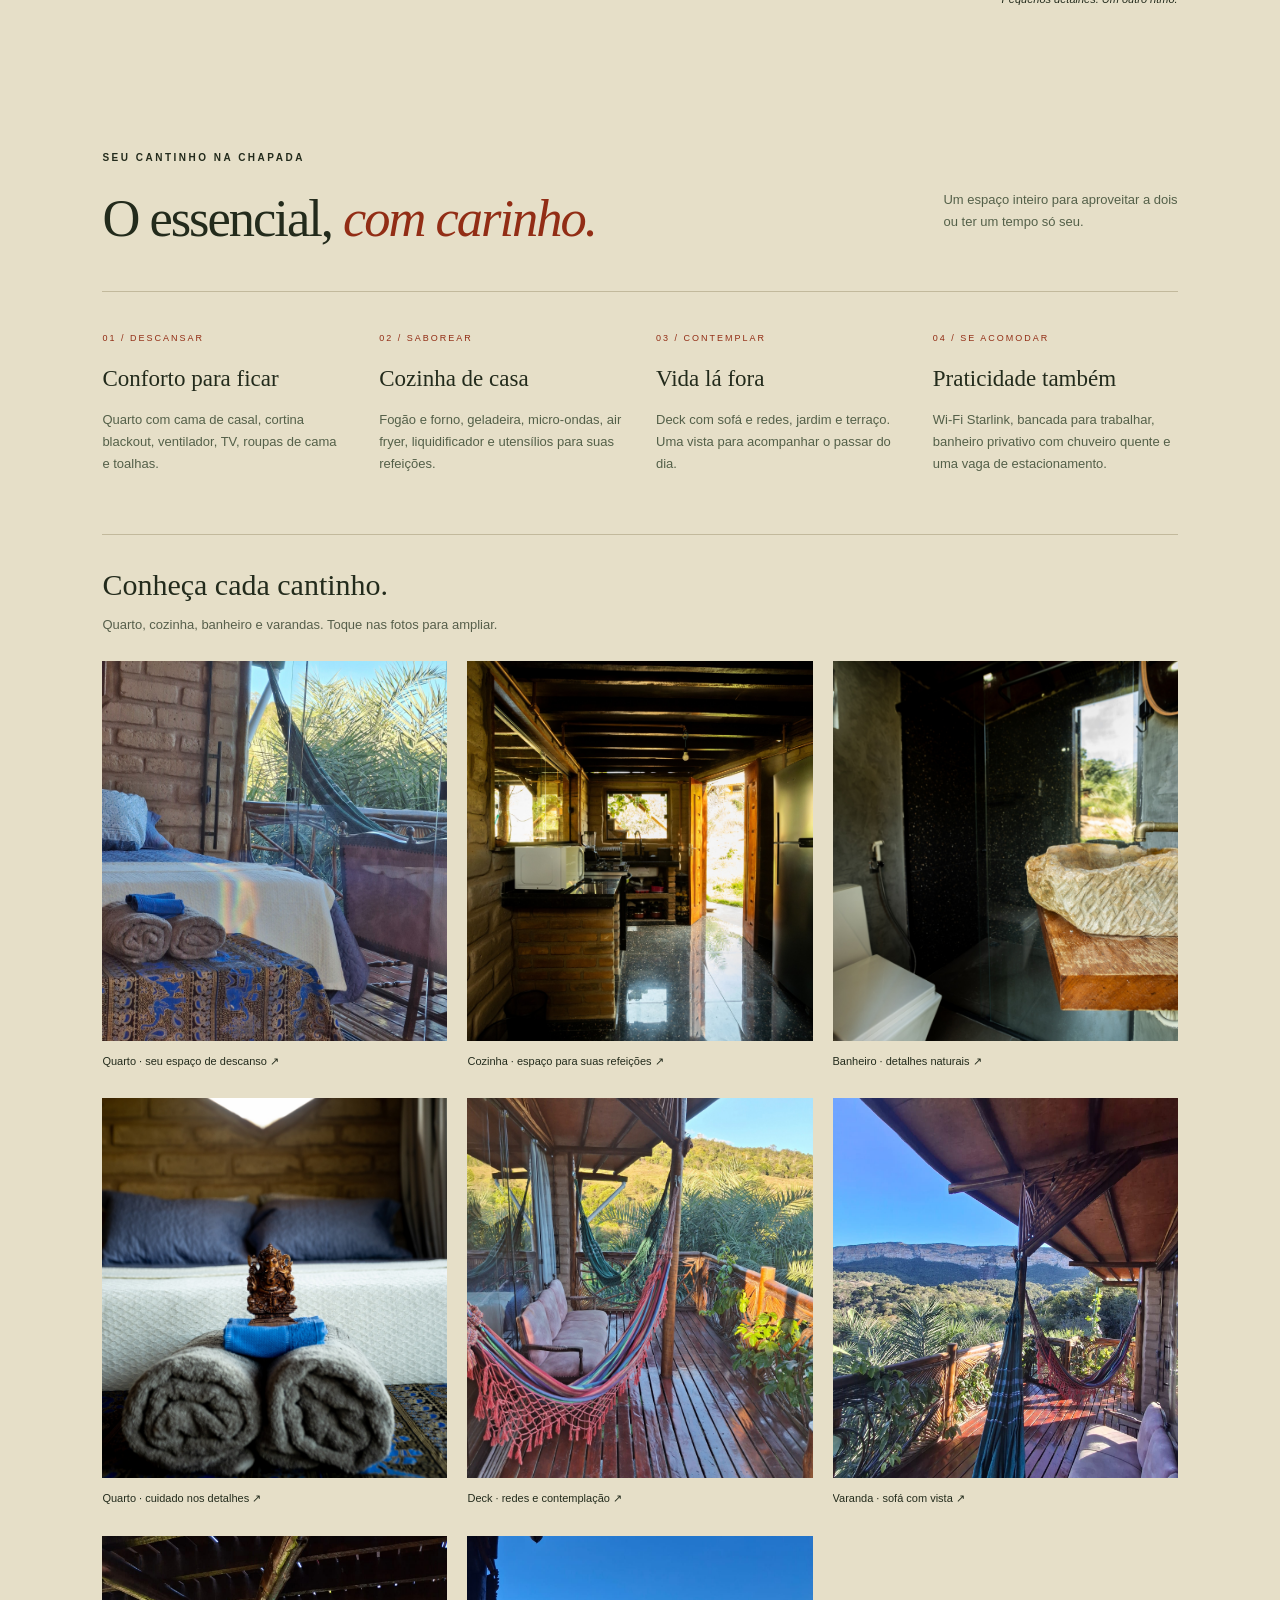
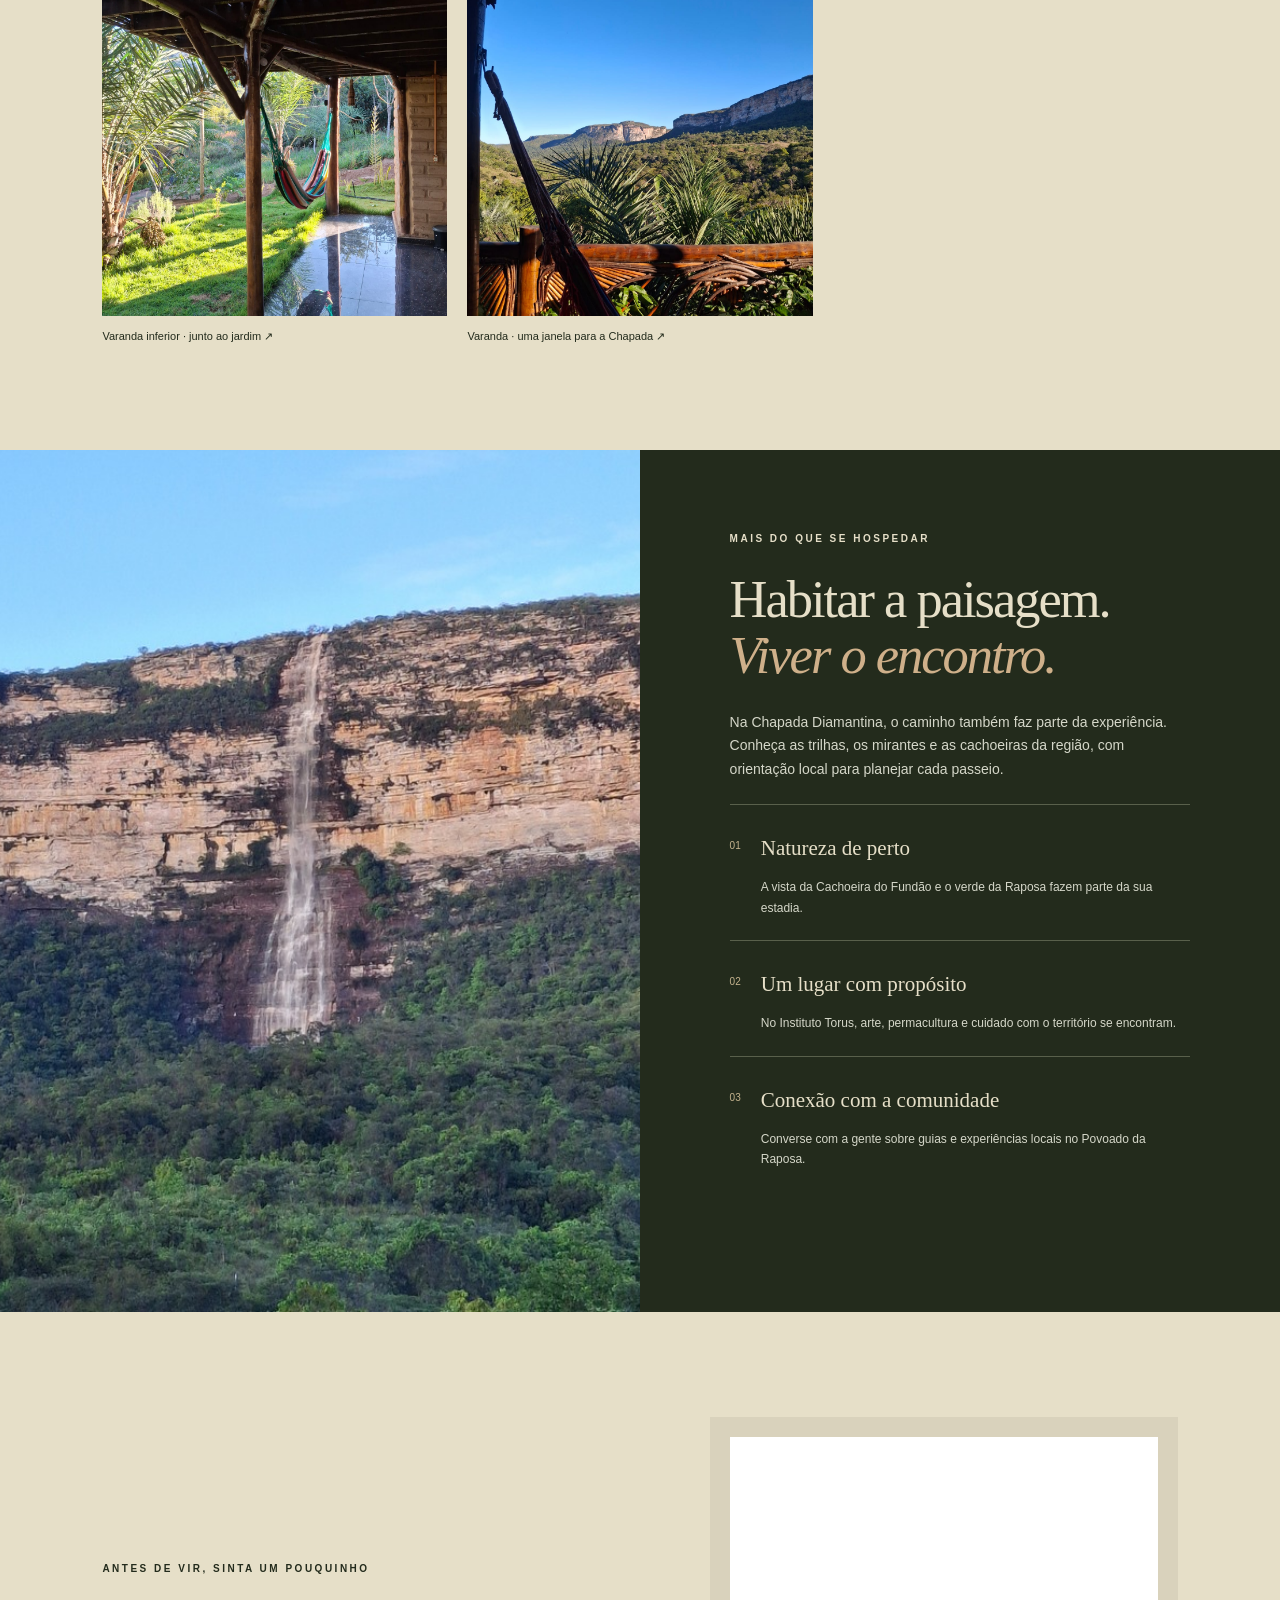
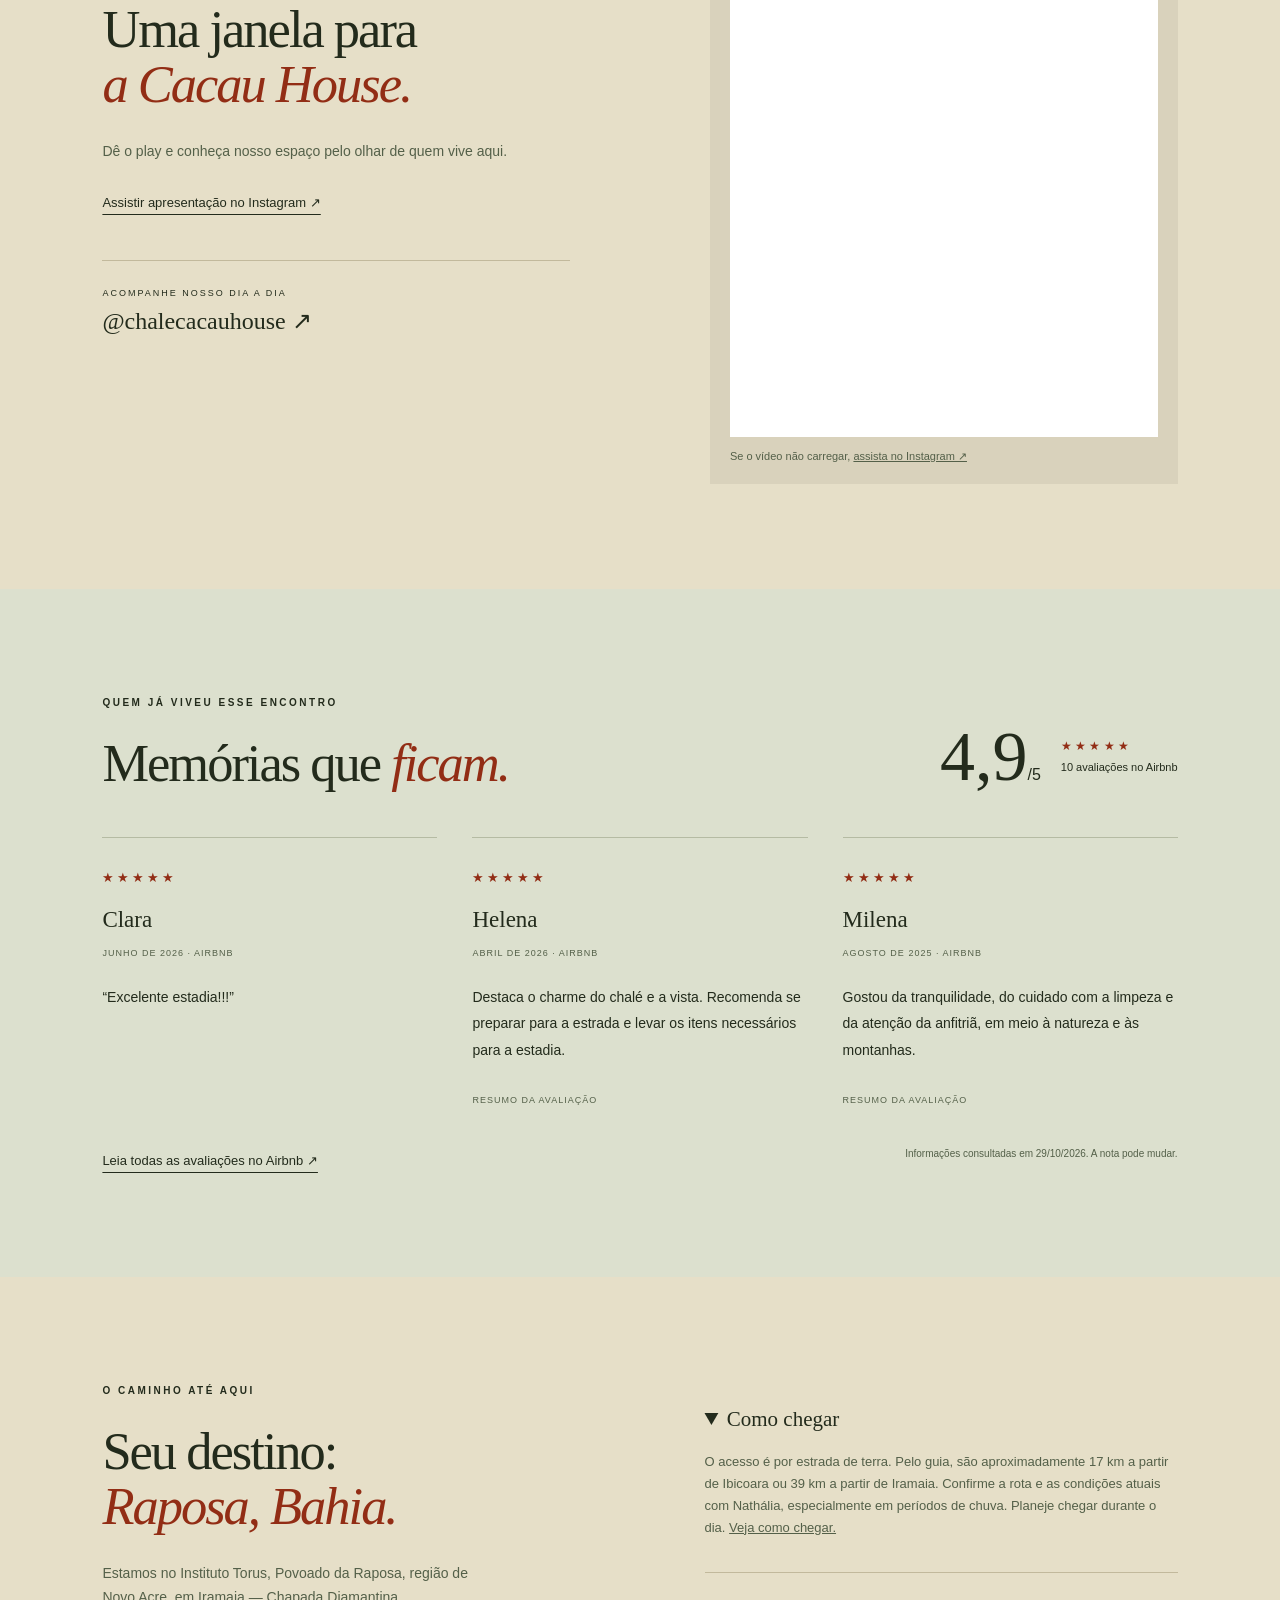
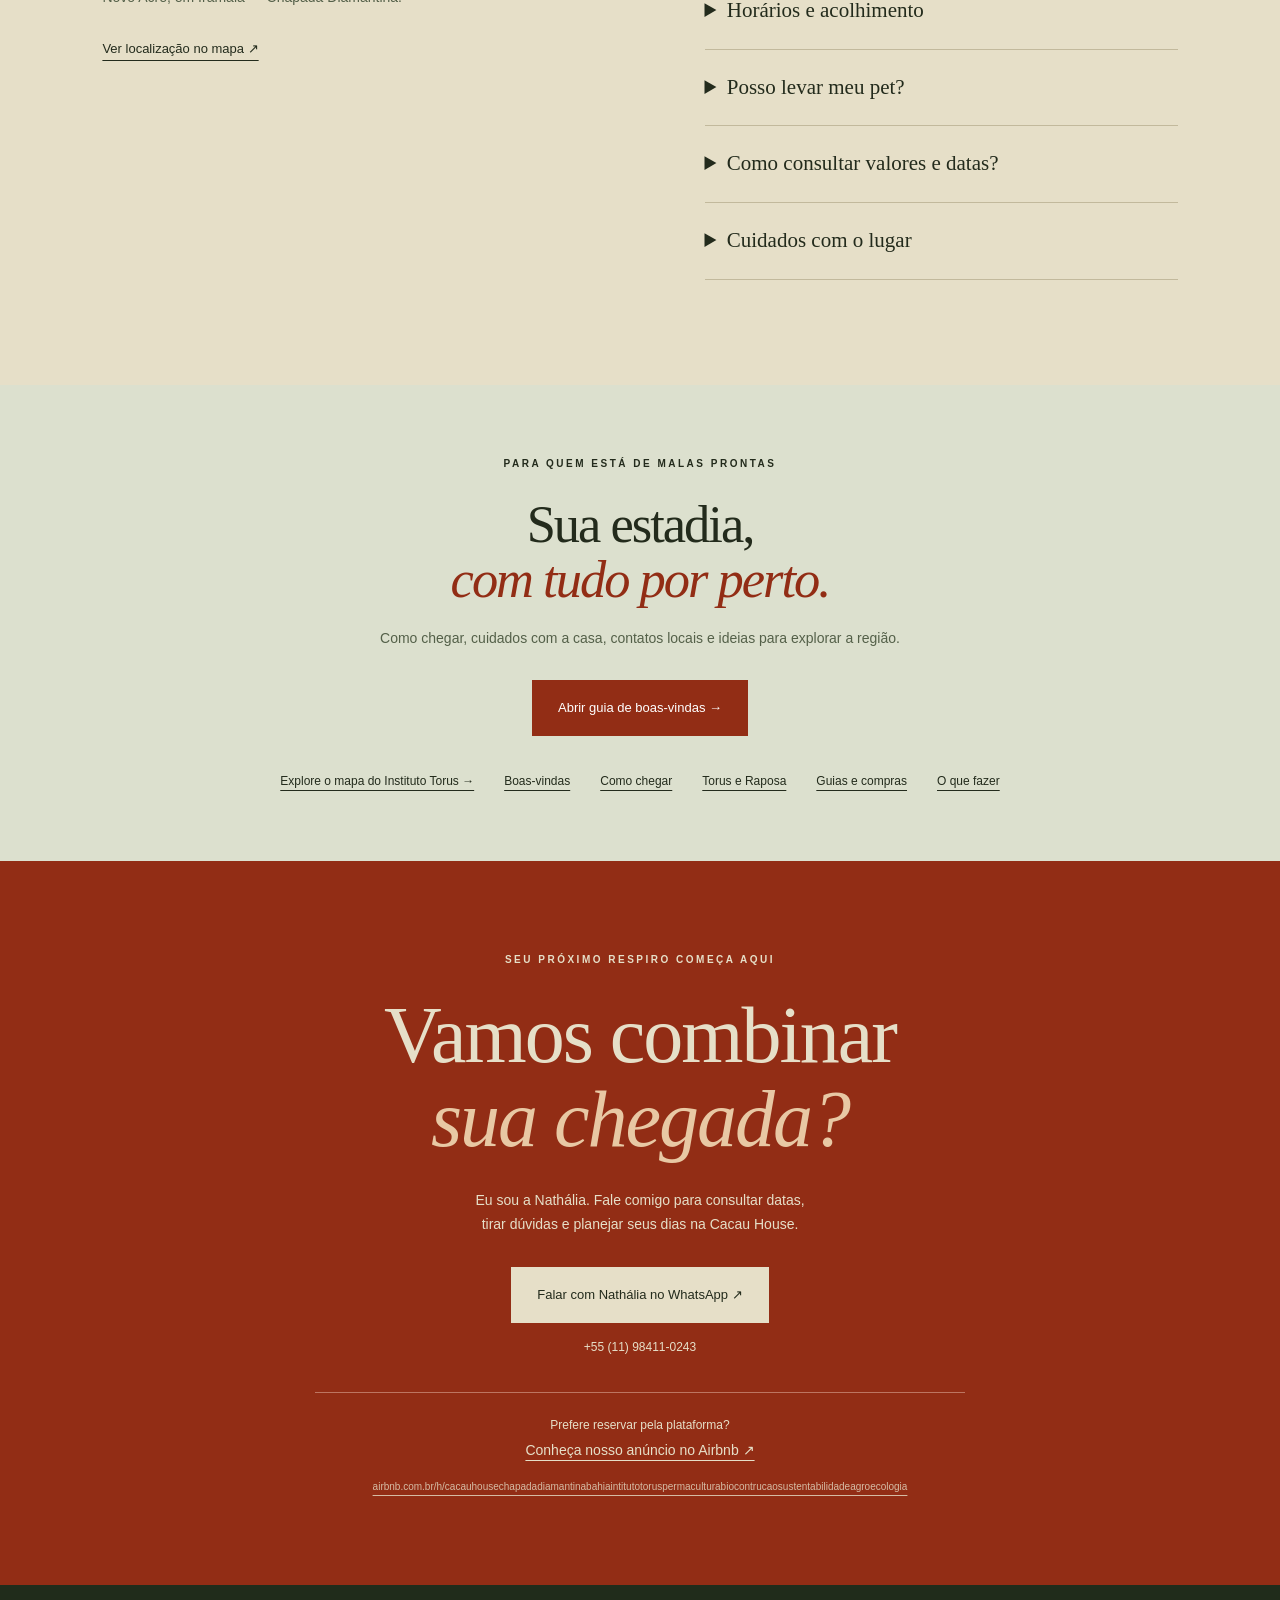
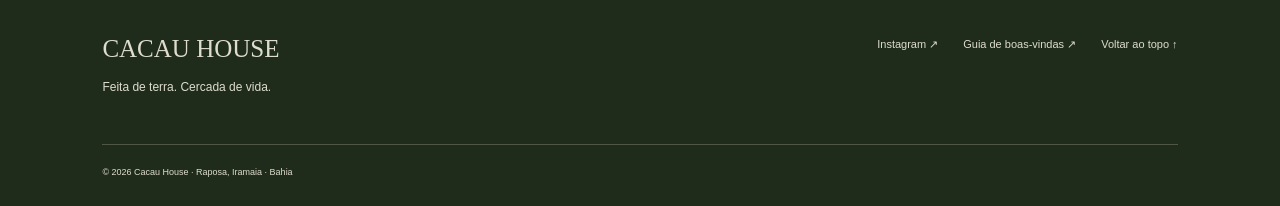
==== commit 3fe16fc4: "Add files via upload" ====
--- a/index.html
+++ b/index.html
@@ -1,12 +1,12 @@
 <!doctype html>
-<html lang="pt-BR"><head><meta charset="utf-8"><meta name="viewport" content="width=device-width,initial-scale=1"><meta name="theme-color" content="#202c1b"><meta name="description" content="Cacau House: chalé em bioconstrução na Chapada Diamantina, com vista para a Cachoeira do Fundão. Conheça o espaço e fale com Nathália para reservar."><title>Cacau House · Um respiro na Chapada</title><link rel="icon" href="assets/logo.png"><link rel="stylesheet" href="style.css?v=14"><link rel="stylesheet" href="mobile.css?v=1"></head>
+<html lang="pt-BR"><head><meta charset="utf-8"><meta name="viewport" content="width=device-width,initial-scale=1"><meta name="theme-color" content="#202c1b"><meta name="description" content="Cacau House: chalé em bioconstrução na Chapada Diamantina, com vista para a Cachoeira do Fundão. Conheça o espaço e fale com Nathália para reservar."><title>Cacau House · Um respiro na Chapada</title><link rel="icon" href="logo.png"><link rel="stylesheet" href="style.css?v=14"><link rel="stylesheet" href="mobile.css?v=1"></head>
 <body><a class="skip" href="#conteudo">Pular para o conteúdo</a>
-<header><a href="#inicio" class="brand"><img src="assets/logo.png" alt="Cacau House"><span>CACAU HOUSE<small>CHAPADA DIAMANTINA · BAHIA</small></span></a><button class="menu" aria-label="Abrir menu" aria-expanded="false">☰</button><nav aria-label="Principal"><a href="#chale">O chalé</a><a href="#vivencia">A experiência</a><a href="guia.html">Guia da estadia</a><a href="#avaliacoes">Avaliações</a><a class="button small" href="#reservar">Planeje sua estadia ↗</a></nav></header>
-<main id="conteudo"><section class="hero" id="inicio"><img class="hero-photo" src="assets/chale-principal.jpg" alt="Fachada da Cacau House com varanda de madeira, redes e palmeiras" fetchpriority="high"><div class="hero-content"><p class="eyebrow">POVOADO DA RAPOSA · INSTITUTO TORUS</p><h1>Um respiro.<br>Um refúgio.<br><em>Seu tempo.</em></h1><p>Entre a terra, o céu e a cachoeira.<br>Encontre seu lugar na Chapada Diamantina.</p><a class="button cream" href="#chale">Conheça a Cacau House <span>↓</span></a></div><div class="hero-bottom"><span>BIOCONSTRUÇÃO · NATUREZA · ACOLHIMENTO</span><a href="#avaliacoes">★ 4,9 no Airbnb <span>↗</span></a></div></section>
+<header><a href="#inicio" class="brand"><img src="logo.png" alt="Cacau House"><span>CACAU HOUSE<small>CHAPADA DIAMANTINA · BAHIA</small></span></a><button class="menu" aria-label="Abrir menu" aria-expanded="false">☰</button><nav aria-label="Principal"><a href="#chale">O chalé</a><a href="#vivencia">A experiência</a><a href="guia.html">Guia da estadia</a><a href="#avaliacoes">Avaliações</a><a class="button small" href="#reservar">Planeje sua estadia ↗</a></nav></header>
+<main id="conteudo"><section class="hero" id="inicio"><img class="hero-photo" src="chale-principal.jpg" alt="Fachada da Cacau House com varanda de madeira, redes e palmeiras" fetchpriority="high"><div class="hero-content"><p class="eyebrow">POVOADO DA RAPOSA · INSTITUTO TORUS</p><h1>Um respiro.<br>Um refúgio.<br><em>Seu tempo.</em></h1><p>Entre a terra, o céu e a cachoeira.<br>Encontre seu lugar na Chapada Diamantina.</p><a class="button cream" href="#chale">Conheça a Cacau House <span>↓</span></a></div><div class="hero-bottom"><span>BIOCONSTRUÇÃO · NATUREZA · ACOLHIMENTO</span><a href="#avaliacoes">★ 4,9 no Airbnb <span>↗</span></a></div></section>
 <div class="intro-strip"><span>2 hóspedes</span><i></i><span>1 quarto</span><i></i><span>Cozinha equipada</span><i></i><span>Pets bem-vindos</span></div>
-<section id="chale" class="section story"><div><p class="eyebrow">FEITA DE TERRA, CUIDADO E AFETO</p><h2>Um chalé para<br><em>se sentir parte.</em></h2><p>A Cacau House nasceu do encontro entre conforto e natureza. Dentro do Instituto Torus, no Povoado da Raposa, a bioconstrução dá forma a um jeito mais simples e acolhedor de habitar.</p><p>Abra espaço para um café sem pressa, uma pausa na rede e a vista da Cachoeira do Fundão. Aqui, o convite é viver o ritmo da Chapada.</p><a class="text-link" href="guia.html">Explore nosso guia de boas-vindas →</a></div><figure class="arch"><img src="assets/interior.jpg" alt="Fachada em bioconstrução do chalé Cacau House" loading="lazy"><figcaption>Pequenos detalhes. Um outro ritmo.</figcaption></figure></section>
-<section class="section comfort"><div class="section-top"><div><p class="eyebrow">SEU CANTINHO NA CHAPADA</p><h2>O essencial, <em>com carinho.</em></h2></div><p>Um espaço inteiro para aproveitar a dois<br>ou ter um tempo só seu.</p></div><div class="amenities"><article><span>01 / DESCANSAR</span><h3>Conforto para ficar</h3><p>Quarto com cama de casal, cortina blackout, ventilador, TV, roupas de cama e toalhas.</p></article><article><span>02 / SABOREAR</span><h3>Cozinha de casa</h3><p>Fogão e forno, geladeira, micro-ondas, air fryer, liquidificador e utensílios para suas refeições.</p></article><article><span>03 / CONTEMPLAR</span><h3>Vida lá fora</h3><p>Deck com sofá e redes, jardim e terraço. Uma vista para acompanhar o passar do dia.</p></article><article><span>04 / SE ACOMODAR</span><h3>Praticidade também</h3><p>Wi-Fi Starlink, bancada para trabalhar, banheiro privativo com chuveiro quente e uma vaga de estacionamento.</p></article></div><div class="room-gallery-heading" id="fotos"><h3>Conheça cada cantinho.</h3><p>Quarto, cozinha, banheiro e varandas. Toque nas fotos para ampliar.</p></div><div class="gallery room-gallery"><button class="photo" data-src="assets/quarto-amplo.jpg" aria-label="Ampliar foto: Quarto · seu espaço de descanso"><img src="assets/quarto-amplo.jpg" alt="Quarto da Cacau House com cama, poltronas e vista para a paisagem" loading="lazy"><span>Quarto · seu espaço de descanso ↗</span></button><button class="photo" data-src="assets/cozinha-completa.jpg" aria-label="Ampliar foto: Cozinha · espaço para suas refeições"><img src="assets/cozinha-completa.jpg" alt="Cozinha da Cacau House com bancada, fogão, micro-ondas e geladeira" loading="lazy"><span>Cozinha · espaço para suas refeições ↗</span></button><button class="photo" data-src="assets/banheiro-chale.jpg" aria-label="Ampliar foto: Banheiro · detalhes naturais"><img src="assets/banheiro-chale.jpg" alt="Banheiro privativo com pia de pedra, espelho e box de vidro" loading="lazy"><span>Banheiro · detalhes naturais ↗</span></button><button class="photo" data-src="assets/quarto-detalhes.jpg" aria-label="Ampliar foto: Quarto · cuidado nos detalhes"><img src="assets/quarto-detalhes.jpg" alt="Detalhes da cama, das toalhas e da decoração do quarto" loading="lazy"><span>Quarto · cuidado nos detalhes ↗</span></button><button class="photo" data-src="assets/deck-redes.jpg" aria-label="Ampliar foto: Deck · redes e contemplação"><img src="assets/deck-redes.jpg" alt="Deck do chalé com redes e vegetação ao redor" loading="lazy"><span>Deck · redes e contemplação ↗</span></button><button class="photo" data-src="assets/varanda-sofa.jpg" aria-label="Ampliar foto: Varanda · sofá com vista"><img src="assets/varanda-sofa.jpg" alt="Varanda coberta com sofá e vista da Chapada Diamantina" loading="lazy"><span>Varanda · sofá com vista ↗</span></button><button class="photo" data-src="assets/varanda-inferior.jpg" aria-label="Ampliar foto: Varanda inferior · junto ao jardim"><img src="assets/varanda-inferior.jpg" alt="Varanda do piso inferior com redes e jardim ao redor" loading="lazy"><span>Varanda inferior · junto ao jardim ↗</span></button><button class="photo" data-src="assets/varanda-vista.jpg" aria-label="Ampliar foto: Varanda · uma janela para a Chapada"><img src="assets/varanda-vista.jpg" alt="Vista da paisagem a partir da varanda do chalé" loading="lazy"><span>Varanda · uma janela para a Chapada ↗</span></button></div></section>
-<section id="vivencia" class="experience"><div class="experience-image"><img src="assets/landscape.jpg" alt="Paisagem natural ao redor da Cacau House" loading="lazy"></div><div class="experience-copy"><p class="eyebrow">MAIS DO QUE SE HOSPEDAR</p><h2>Habitar a paisagem.<br><em>Viver o encontro.</em></h2><p>Na Chapada Diamantina, o caminho também faz parte da experiência. Conheça as trilhas, os mirantes e as cachoeiras da região, com orientação local para planejar cada passeio.</p><div class="experience-item"><span>01</span><div><h3>Natureza de perto</h3><p>A vista da Cachoeira do Fundão e o verde da Raposa fazem parte da sua estadia.</p></div></div><div class="experience-item"><span>02</span><div><h3>Um lugar com propósito</h3><p>No Instituto Torus, arte, permacultura e cuidado com o território se encontram.</p></div></div><div class="experience-item"><span>03</span><div><h3>Conexão com a comunidade</h3><p>Converse com a gente sobre guias e experiências locais no Povoado da Raposa.</p></div></div></div></section>
+<section id="chale" class="section story"><div><p class="eyebrow">FEITA DE TERRA, CUIDADO E AFETO</p><h2>Um chalé para<br><em>se sentir parte.</em></h2><p>A Cacau House nasceu do encontro entre conforto e natureza. Dentro do Instituto Torus, no Povoado da Raposa, a bioconstrução dá forma a um jeito mais simples e acolhedor de habitar.</p><p>Abra espaço para um café sem pressa, uma pausa na rede e a vista da Cachoeira do Fundão. Aqui, o convite é viver o ritmo da Chapada.</p><a class="text-link" href="guia.html">Explore nosso guia de boas-vindas →</a></div><figure class="arch"><img src="interior.jpg" alt="Fachada em bioconstrução do chalé Cacau House" loading="lazy"><figcaption>Pequenos detalhes. Um outro ritmo.</figcaption></figure></section>
+<section class="section comfort"><div class="section-top"><div><p class="eyebrow">SEU CANTINHO NA CHAPADA</p><h2>O essencial, <em>com carinho.</em></h2></div><p>Um espaço inteiro para aproveitar a dois<br>ou ter um tempo só seu.</p></div><div class="amenities"><article><span>01 / DESCANSAR</span><h3>Conforto para ficar</h3><p>Quarto com cama de casal, cortina blackout, ventilador, TV, roupas de cama e toalhas.</p></article><article><span>02 / SABOREAR</span><h3>Cozinha de casa</h3><p>Fogão e forno, geladeira, micro-ondas, air fryer, liquidificador e utensílios para suas refeições.</p></article><article><span>03 / CONTEMPLAR</span><h3>Vida lá fora</h3><p>Deck com sofá e redes, jardim e terraço. Uma vista para acompanhar o passar do dia.</p></article><article><span>04 / SE ACOMODAR</span><h3>Praticidade também</h3><p>Wi-Fi Starlink, bancada para trabalhar, banheiro privativo com chuveiro quente e uma vaga de estacionamento.</p></article></div><div class="room-gallery-heading" id="fotos"><h3>Conheça cada cantinho.</h3><p>Quarto, cozinha, banheiro e varandas. Toque nas fotos para ampliar.</p></div><div class="gallery room-gallery"><button class="photo" data-src="quarto-amplo.jpg" aria-label="Ampliar foto: Quarto · seu espaço de descanso"><img src="quarto-amplo.jpg" alt="Quarto da Cacau House com cama, poltronas e vista para a paisagem" loading="lazy"><span>Quarto · seu espaço de descanso ↗</span></button><button class="photo" data-src="cozinha-completa.jpg" aria-label="Ampliar foto: Cozinha · espaço para suas refeições"><img src="cozinha-completa.jpg" alt="Cozinha da Cacau House com bancada, fogão, micro-ondas e geladeira" loading="lazy"><span>Cozinha · espaço para suas refeições ↗</span></button><button class="photo" data-src="banheiro-chale.jpg" aria-label="Ampliar foto: Banheiro · detalhes naturais"><img src="banheiro-chale.jpg" alt="Banheiro privativo com pia de pedra, espelho e box de vidro" loading="lazy"><span>Banheiro · detalhes naturais ↗</span></button><button class="photo" data-src="quarto-detalhes.jpg" aria-label="Ampliar foto: Quarto · cuidado nos detalhes"><img src="quarto-detalhes.jpg" alt="Detalhes da cama, das toalhas e da decoração do quarto" loading="lazy"><span>Quarto · cuidado nos detalhes ↗</span></button><button class="photo" data-src="deck-redes.jpg" aria-label="Ampliar foto: Deck · redes e contemplação"><img src="deck-redes.jpg" alt="Deck do chalé com redes e vegetação ao redor" loading="lazy"><span>Deck · redes e contemplação ↗</span></button><button class="photo" data-src="varanda-sofa.jpg" aria-label="Ampliar foto: Varanda · sofá com vista"><img src="varanda-sofa.jpg" alt="Varanda coberta com sofá e vista da Chapada Diamantina" loading="lazy"><span>Varanda · sofá com vista ↗</span></button><button class="photo" data-src="varanda-inferior.jpg" aria-label="Ampliar foto: Varanda inferior · junto ao jardim"><img src="varanda-inferior.jpg" alt="Varanda do piso inferior com redes e jardim ao redor" loading="lazy"><span>Varanda inferior · junto ao jardim ↗</span></button><button class="photo" data-src="varanda-vista.jpg" aria-label="Ampliar foto: Varanda · uma janela para a Chapada"><img src="varanda-vista.jpg" alt="Vista da paisagem a partir da varanda do chalé" loading="lazy"><span>Varanda · uma janela para a Chapada ↗</span></button></div></section>
+<section id="vivencia" class="experience"><div class="experience-image"><img src="landscape.jpg" alt="Paisagem natural ao redor da Cacau House" loading="lazy"></div><div class="experience-copy"><p class="eyebrow">MAIS DO QUE SE HOSPEDAR</p><h2>Habitar a paisagem.<br><em>Viver o encontro.</em></h2><p>Na Chapada Diamantina, o caminho também faz parte da experiência. Conheça as trilhas, os mirantes e as cachoeiras da região, com orientação local para planejar cada passeio.</p><div class="experience-item"><span>01</span><div><h3>Natureza de perto</h3><p>A vista da Cachoeira do Fundão e o verde da Raposa fazem parte da sua estadia.</p></div></div><div class="experience-item"><span>02</span><div><h3>Um lugar com propósito</h3><p>No Instituto Torus, arte, permacultura e cuidado com o território se encontram.</p></div></div><div class="experience-item"><span>03</span><div><h3>Conexão com a comunidade</h3><p>Converse com a gente sobre guias e experiências locais no Povoado da Raposa.</p></div></div></div></section>
 <section class="section video-section" id="videos"><div><p class="eyebrow">ANTES DE VIR, SINTA UM POUQUINHO</p><h2>Uma janela para<br><em>a Cacau House.</em></h2><p>Dê o play e conheça nosso espaço pelo olhar de quem vive aqui.</p><a class="text-link" href="https://www.instagram.com/p/DcuANOKBssZ/" target="_blank" rel="noopener">Assistir apresentação no Instagram ↗</a><div class="instagram-card"><span>ACOMPANHE NOSSO DIA A DIA</span><a href="https://www.instagram.com/chalecacauhouse/" target="_blank" rel="noopener">@chalecacauhouse ↗</a></div></div><div class="video-frame"><iframe title="Vídeo de apresentação da Cacau House no Instagram" src="https://www.instagram.com/p/DcuANOKBssZ/embed/" loading="lazy" allow="autoplay; encrypted-media; fullscreen; picture-in-picture" allowfullscreen></iframe><p>Se o vídeo não carregar, <a href="https://www.instagram.com/p/DcuANOKBssZ/" target="_blank" rel="noopener">assista no Instagram ↗</a></p></div></section>
 <section class="reviews section" id="avaliacoes"><div class="section-top"><div><p class="eyebrow">QUEM JÁ VIVEU ESSE ENCONTRO</p><h2>Memórias que <em>ficam.</em></h2></div><div class="rating"><strong>4,9<span>/5</span></strong><p>★ ★ ★ ★ ★<br><span>10 avaliações no Airbnb</span></p></div></div><div class="review-grid"><article><span class="stars">★★★★★</span><h3>Clara</h3><small>JUNHO DE 2026 · AIRBNB</small><blockquote>“Excelente estadia!!!”</blockquote></article><article><span class="stars">★★★★★</span><h3>Helena</h3><small>ABRIL DE 2026 · AIRBNB</small><p>Destaca o charme do chalé e a vista. Recomenda se preparar para a estrada e levar os itens necessários para a estadia.</p><small>RESUMO DA AVALIAÇÃO</small></article><article><span class="stars">★★★★★</span><h3>Milena</h3><small>AGOSTO DE 2025 · AIRBNB</small><p>Gostou da tranquilidade, do cuidado com a limpeza e da atenção da anfitriã, em meio à natureza e às montanhas.</p><small>RESUMO DA AVALIAÇÃO</small></article></div><div class="reviews-bottom"><a class="text-link" href="https://www.airbnb.com.br/rooms/1440051398318362169#reviews" target="_blank" rel="noopener">Leia todas as avaliações no Airbnb ↗</a><small>Informações consultadas em 29/10/2026. A nota pode mudar.</small></div></section>
 <section class="section arrival" id="localizacao"><div><p class="eyebrow">O CAMINHO ATÉ AQUI</p><h2>Seu destino:<br><em>Raposa, Bahia.</em></h2><p>Estamos no Instituto Torus, Povoado da Raposa, região de Novo Acre, em Iramaia — Chapada Diamantina.</p><a class="text-link" href="https://www.google.com/maps/search/?api=1&query=Instituto+Torus+Novo+Acre+Iramaia" target="_blank" rel="noopener">Ver localização no mapa ↗</a></div><div class="arrival-info"><details open><summary>Como chegar</summary><p>O acesso é por estrada de terra. Pelo guia, são aproximadamente 17 km a partir de Ibicoara ou 39 km a partir de Iramaia. Confirme a rota e as condições atuais com Nathália, especialmente em períodos de chuva. Planeje chegar durante o dia. <a href="como-chegar.html">Veja como chegar.</a></p></details><details><summary>Horários e acolhimento</summary><p>Check-in das 10h às 17h e check-out até as 12h. Combine sua chegada antecipadamente. Flexibilidade de horários depende da disponibilidade.</p></details><details><summary>Posso levar meu pet?</summary><p>Sim! Seu pet é bem-vindo. Mantenha-o sob supervisão, pois há outros animais nas propriedades vizinhas.</p></details><details><summary>Como consultar valores e datas?</summary><p>Fale com Nathália pelo WhatsApp ou consulte o anúncio no Airbnb. Valores, condições e disponibilidade são confirmados no atendimento ou na plataforma.</p></details><details><summary>Cuidados com o lugar</summary><p>Destine à composteira apenas os resíduos orgânicos permitidos. No checkout, leve o restante do lixo para descarte adequado na cidade: a comunidade não tem coleta de lixo. Use a água com cuidado. Festas não são permitidas. <a href="guia.html#residuos">Consulte as orientações do guia.</a></p></details></div></section>
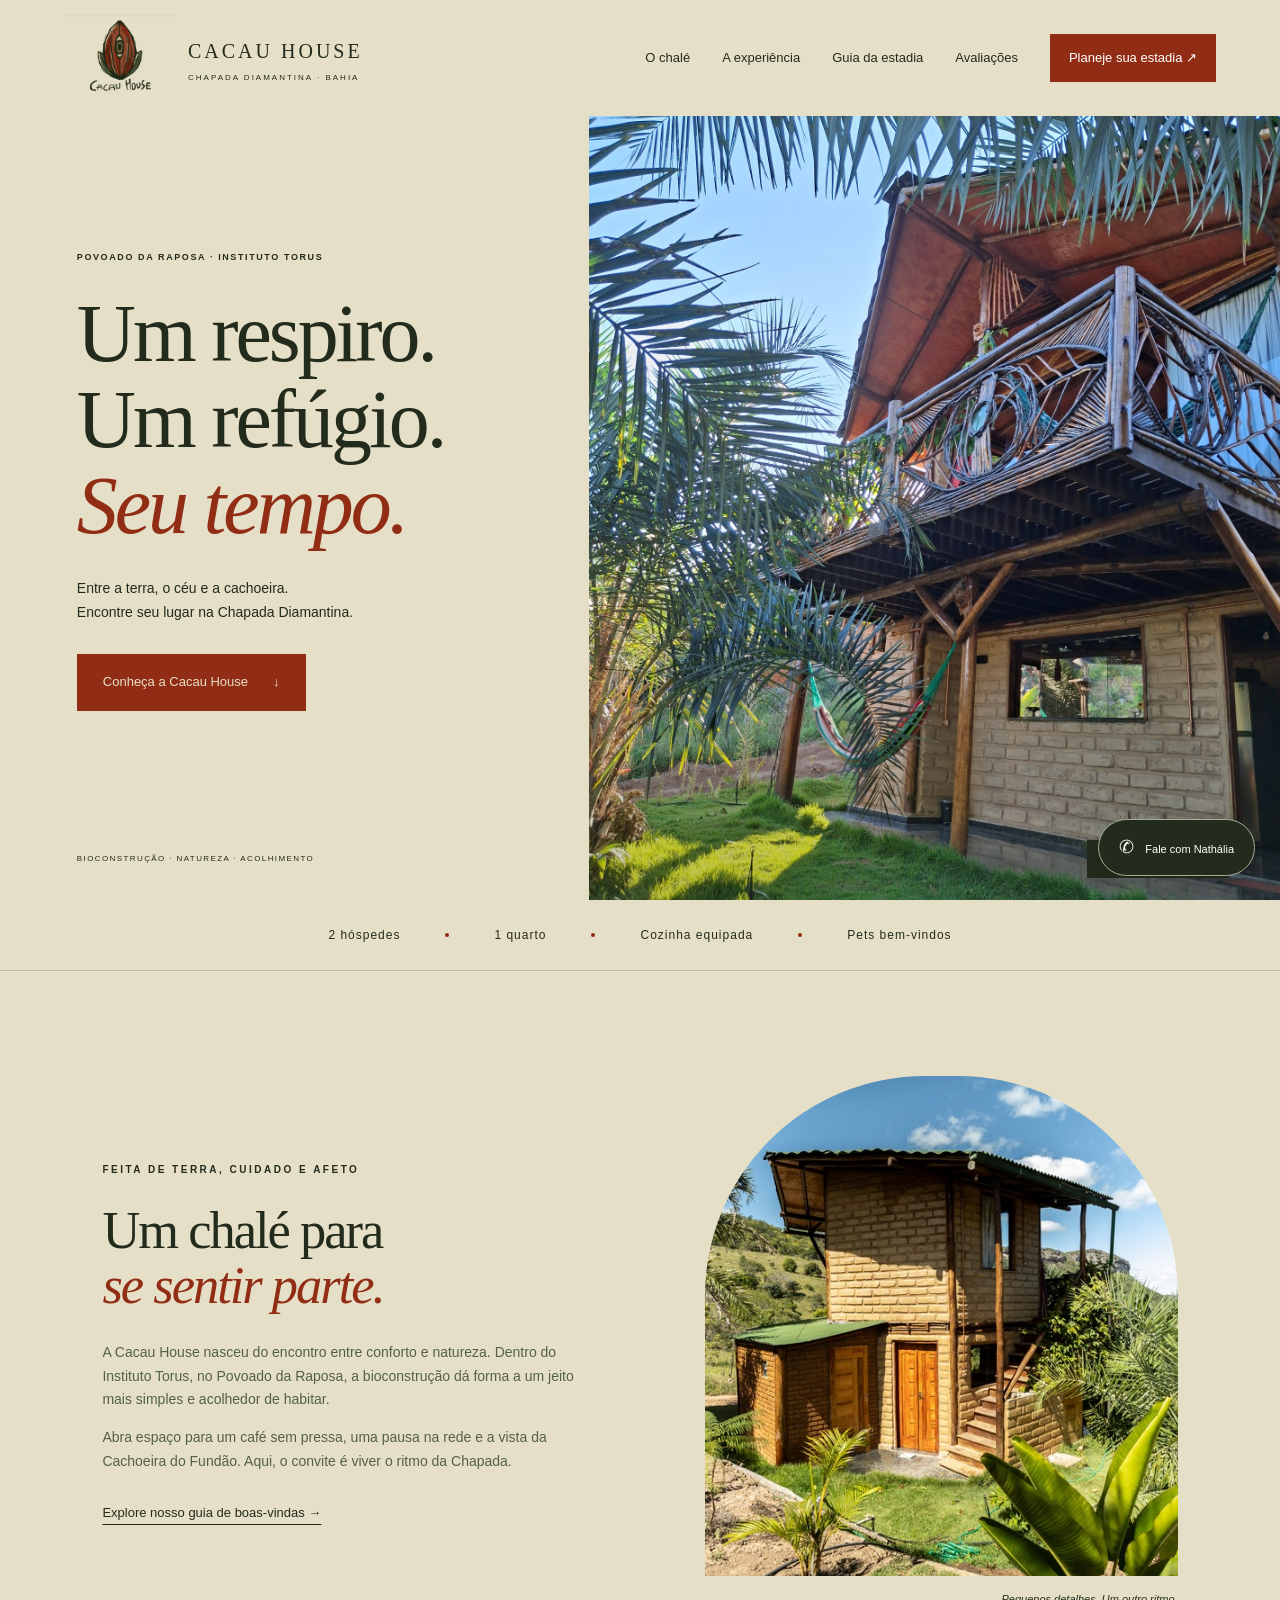
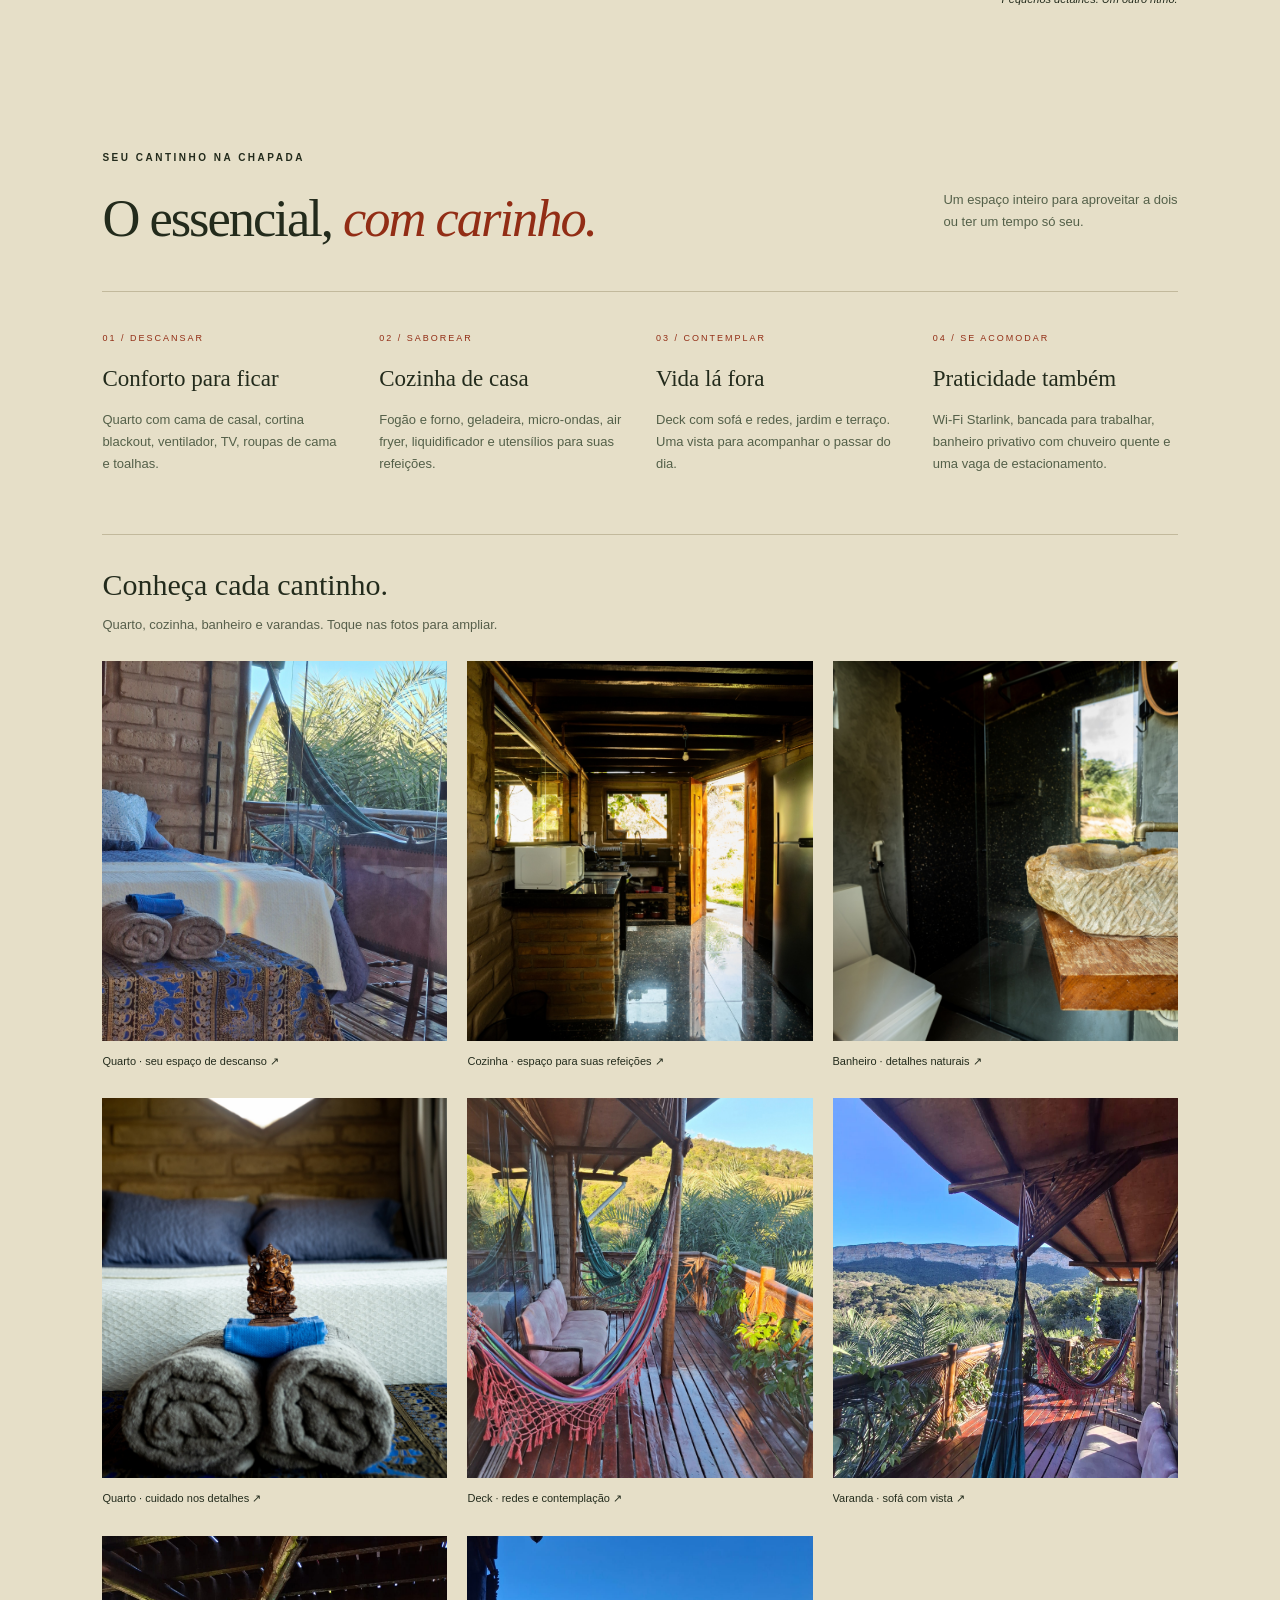
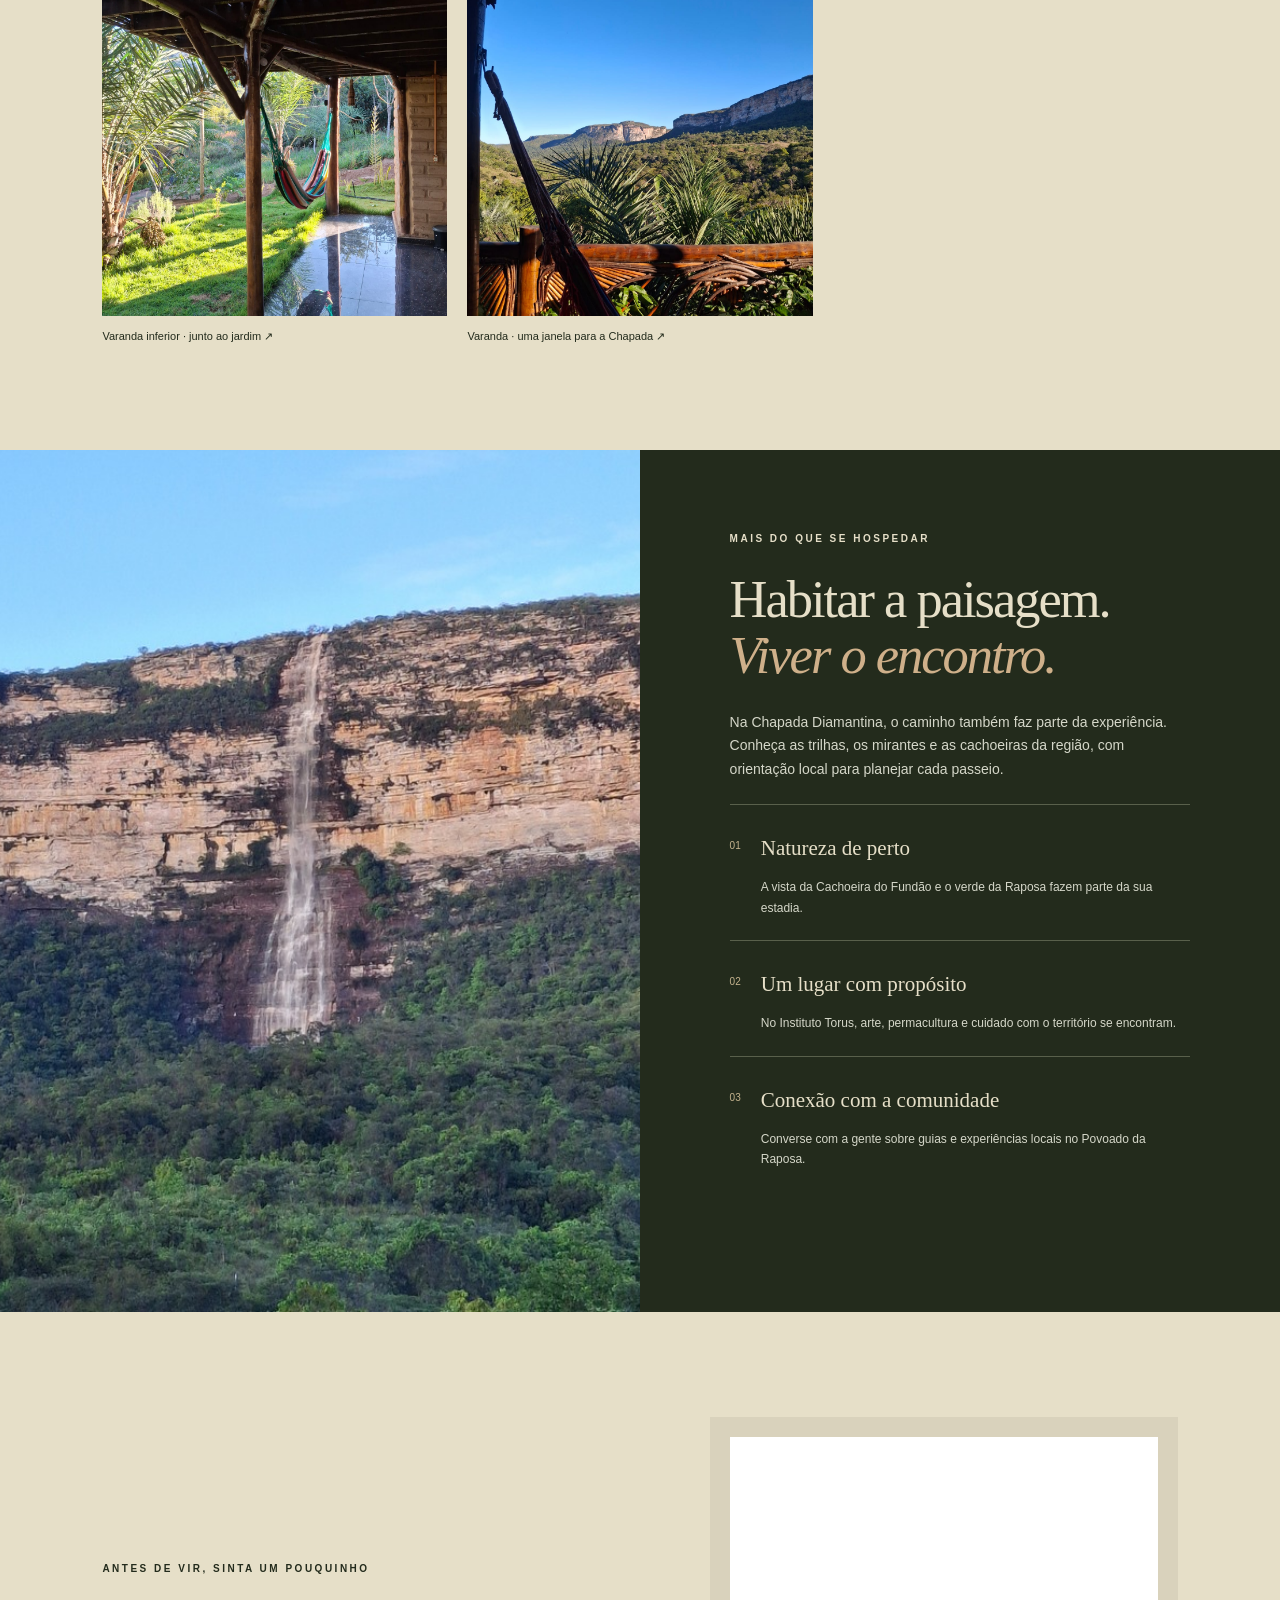
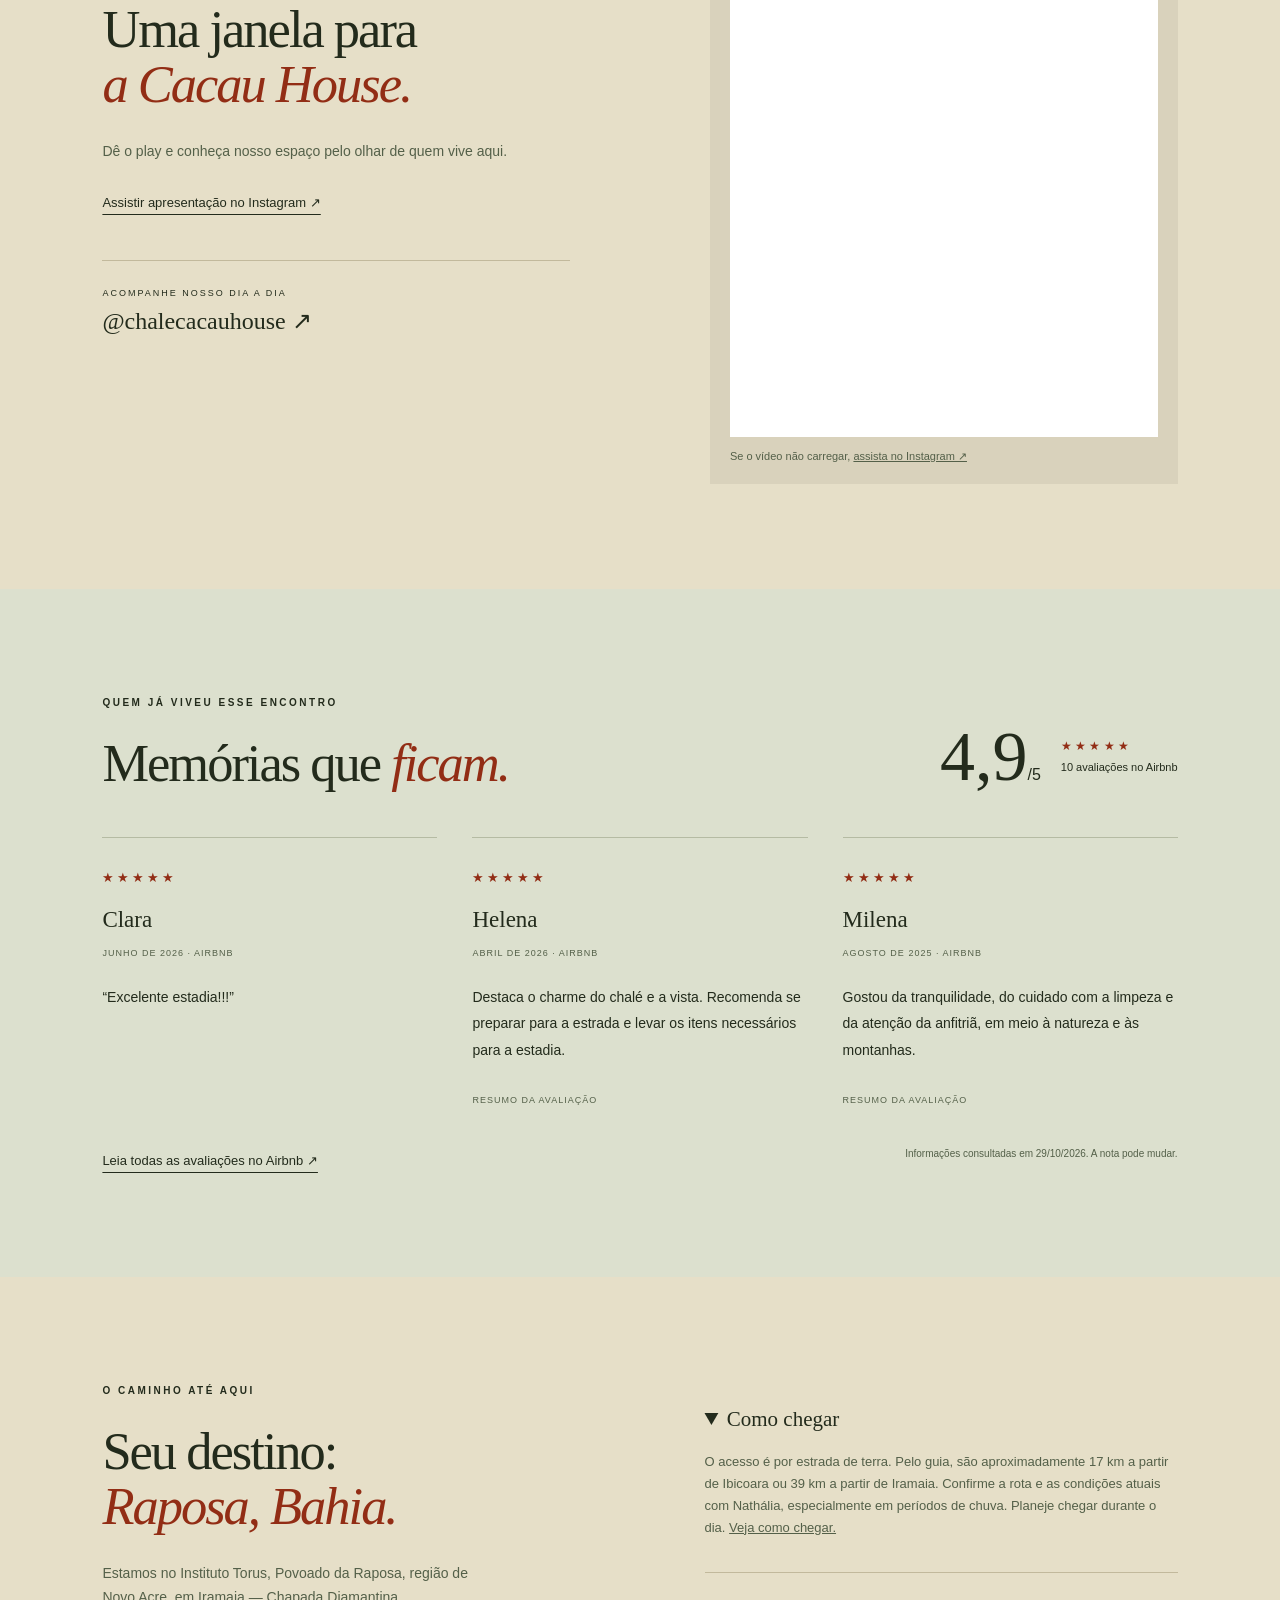
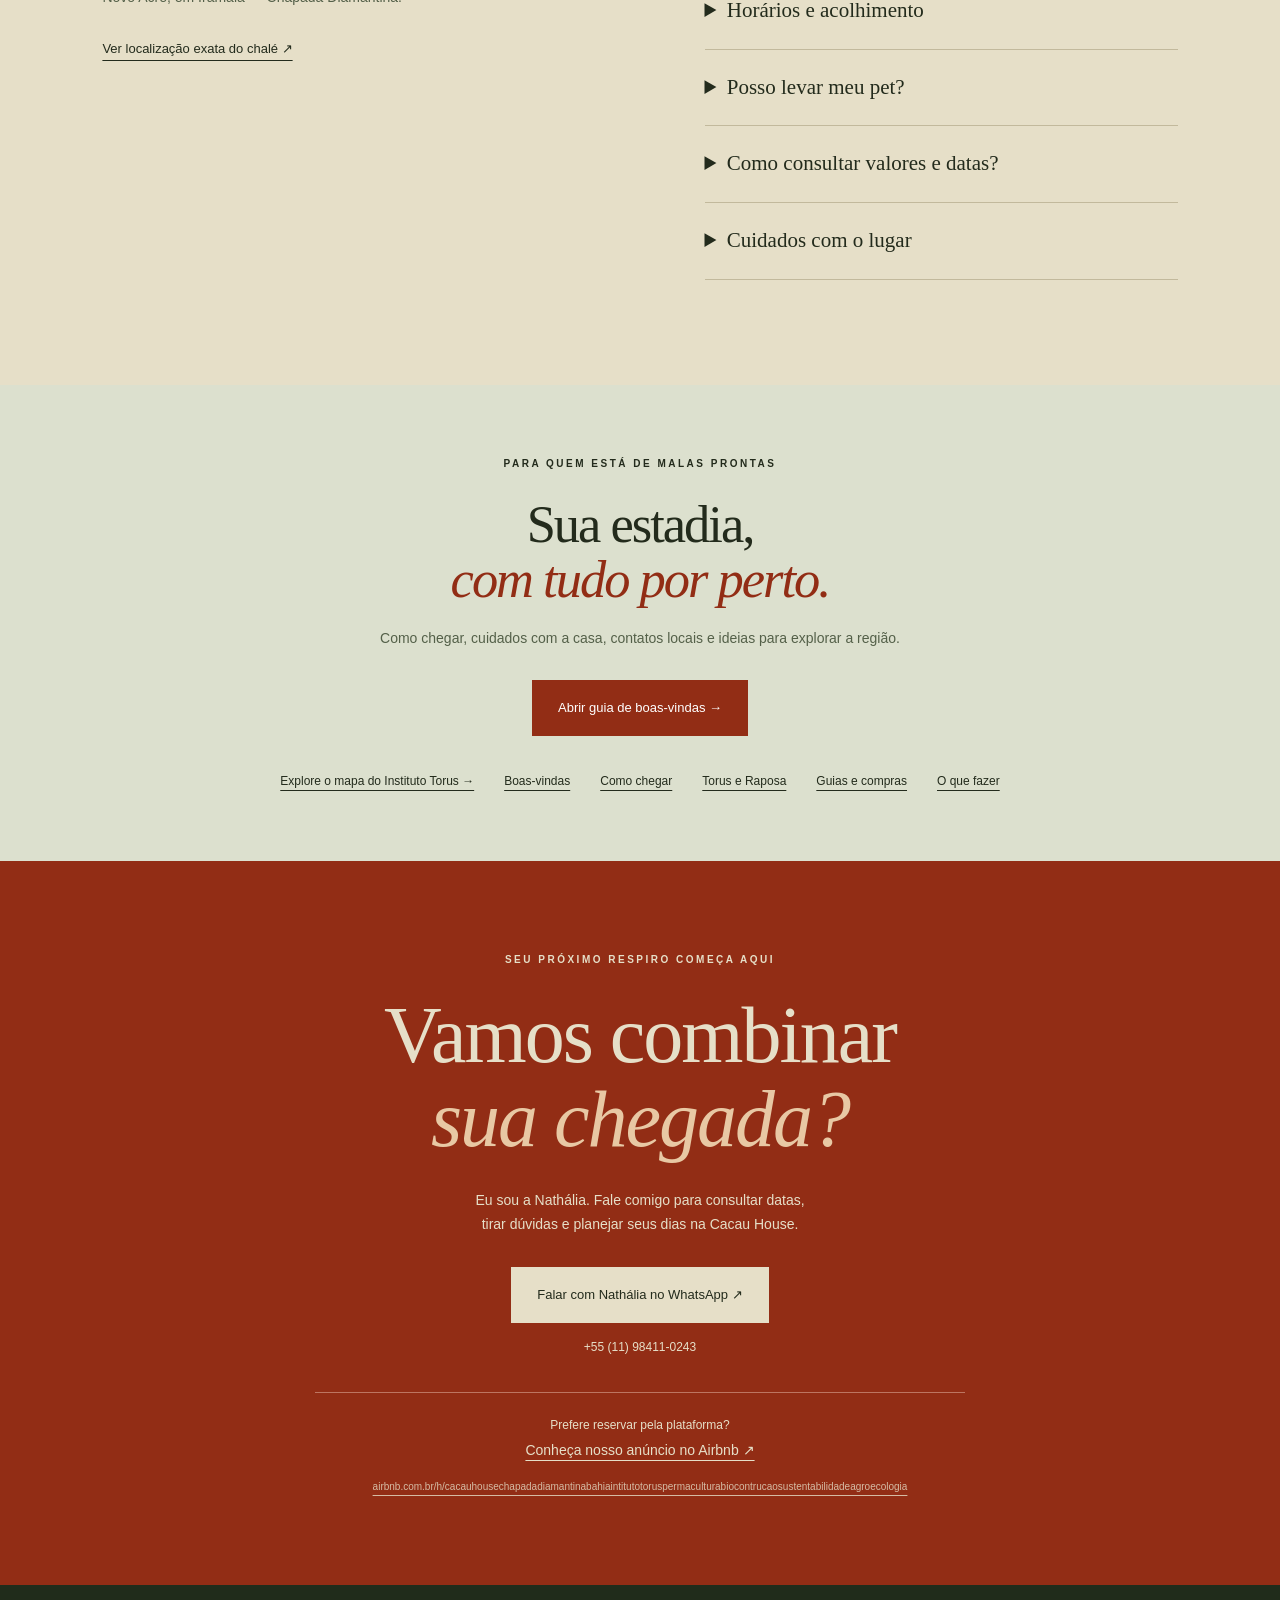
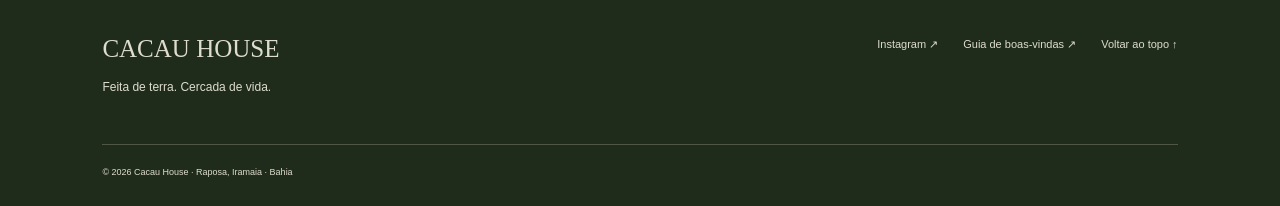
==== commit c3014bc0: "Add files via upload" ====
--- a/index.html
+++ b/index.html
@@ -1,5 +1,5 @@
 <!doctype html>
-<html lang="pt-BR"><head><meta charset="utf-8"><meta name="viewport" content="width=device-width,initial-scale=1"><meta name="theme-color" content="#202c1b"><meta name="description" content="Cacau House: chalé em bioconstrução na Chapada Diamantina, com vista para a Cachoeira do Fundão. Conheça o espaço e fale com Nathália para reservar."><title>Cacau House · Um respiro na Chapada</title><link rel="icon" href="logo.png"><link rel="stylesheet" href="style.css?v=14"><link rel="stylesheet" href="mobile.css?v=1"></head>
+<html lang="pt-BR"><head><meta charset="utf-8"><meta name="color-scheme" content="only light"><meta name="supported-color-schemes" content="light"><meta name="viewport" content="width=device-width,initial-scale=1"><meta name="theme-color" content="#e6dfc8"><meta name="description" content="Cacau House: chalé em bioconstrução na Chapada Diamantina, com vista para a Cachoeira do Fundão. Conheça o espaço e fale com Nathália para reservar."><title>Cacau House · Um respiro na Chapada</title><link rel="icon" type="image/svg+xml" href="favicon.svg?v=2"><link rel="stylesheet" href="style.css?v=14"><link rel="stylesheet" href="mobile.css?v=1"><link rel="stylesheet" href="cores.css?v=1"></head>
 <body><a class="skip" href="#conteudo">Pular para o conteúdo</a>
 <header><a href="#inicio" class="brand"><img src="logo.png" alt="Cacau House"><span>CACAU HOUSE<small>CHAPADA DIAMANTINA · BAHIA</small></span></a><button class="menu" aria-label="Abrir menu" aria-expanded="false">☰</button><nav aria-label="Principal"><a href="#chale">O chalé</a><a href="#vivencia">A experiência</a><a href="guia.html">Guia da estadia</a><a href="#avaliacoes">Avaliações</a><a class="button small" href="#reservar">Planeje sua estadia ↗</a></nav></header>
 <main id="conteudo"><section class="hero" id="inicio"><img class="hero-photo" src="chale-principal.jpg" alt="Fachada da Cacau House com varanda de madeira, redes e palmeiras" fetchpriority="high"><div class="hero-content"><p class="eyebrow">POVOADO DA RAPOSA · INSTITUTO TORUS</p><h1>Um respiro.<br>Um refúgio.<br><em>Seu tempo.</em></h1><p>Entre a terra, o céu e a cachoeira.<br>Encontre seu lugar na Chapada Diamantina.</p><a class="button cream" href="#chale">Conheça a Cacau House <span>↓</span></a></div><div class="hero-bottom"><span>BIOCONSTRUÇÃO · NATUREZA · ACOLHIMENTO</span><a href="#avaliacoes">★ 4,9 no Airbnb <span>↗</span></a></div></section>
@@ -9,7 +9,7 @@
 <section id="vivencia" class="experience"><div class="experience-image"><img src="landscape.jpg" alt="Paisagem natural ao redor da Cacau House" loading="lazy"></div><div class="experience-copy"><p class="eyebrow">MAIS DO QUE SE HOSPEDAR</p><h2>Habitar a paisagem.<br><em>Viver o encontro.</em></h2><p>Na Chapada Diamantina, o caminho também faz parte da experiência. Conheça as trilhas, os mirantes e as cachoeiras da região, com orientação local para planejar cada passeio.</p><div class="experience-item"><span>01</span><div><h3>Natureza de perto</h3><p>A vista da Cachoeira do Fundão e o verde da Raposa fazem parte da sua estadia.</p></div></div><div class="experience-item"><span>02</span><div><h3>Um lugar com propósito</h3><p>No Instituto Torus, arte, permacultura e cuidado com o território se encontram.</p></div></div><div class="experience-item"><span>03</span><div><h3>Conexão com a comunidade</h3><p>Converse com a gente sobre guias e experiências locais no Povoado da Raposa.</p></div></div></div></section>
 <section class="section video-section" id="videos"><div><p class="eyebrow">ANTES DE VIR, SINTA UM POUQUINHO</p><h2>Uma janela para<br><em>a Cacau House.</em></h2><p>Dê o play e conheça nosso espaço pelo olhar de quem vive aqui.</p><a class="text-link" href="https://www.instagram.com/p/DcuANOKBssZ/" target="_blank" rel="noopener">Assistir apresentação no Instagram ↗</a><div class="instagram-card"><span>ACOMPANHE NOSSO DIA A DIA</span><a href="https://www.instagram.com/chalecacauhouse/" target="_blank" rel="noopener">@chalecacauhouse ↗</a></div></div><div class="video-frame"><iframe title="Vídeo de apresentação da Cacau House no Instagram" src="https://www.instagram.com/p/DcuANOKBssZ/embed/" loading="lazy" allow="autoplay; encrypted-media; fullscreen; picture-in-picture" allowfullscreen></iframe><p>Se o vídeo não carregar, <a href="https://www.instagram.com/p/DcuANOKBssZ/" target="_blank" rel="noopener">assista no Instagram ↗</a></p></div></section>
 <section class="reviews section" id="avaliacoes"><div class="section-top"><div><p class="eyebrow">QUEM JÁ VIVEU ESSE ENCONTRO</p><h2>Memórias que <em>ficam.</em></h2></div><div class="rating"><strong>4,9<span>/5</span></strong><p>★ ★ ★ ★ ★<br><span>10 avaliações no Airbnb</span></p></div></div><div class="review-grid"><article><span class="stars">★★★★★</span><h3>Clara</h3><small>JUNHO DE 2026 · AIRBNB</small><blockquote>“Excelente estadia!!!”</blockquote></article><article><span class="stars">★★★★★</span><h3>Helena</h3><small>ABRIL DE 2026 · AIRBNB</small><p>Destaca o charme do chalé e a vista. Recomenda se preparar para a estrada e levar os itens necessários para a estadia.</p><small>RESUMO DA AVALIAÇÃO</small></article><article><span class="stars">★★★★★</span><h3>Milena</h3><small>AGOSTO DE 2025 · AIRBNB</small><p>Gostou da tranquilidade, do cuidado com a limpeza e da atenção da anfitriã, em meio à natureza e às montanhas.</p><small>RESUMO DA AVALIAÇÃO</small></article></div><div class="reviews-bottom"><a class="text-link" href="https://www.airbnb.com.br/rooms/1440051398318362169#reviews" target="_blank" rel="noopener">Leia todas as avaliações no Airbnb ↗</a><small>Informações consultadas em 29/10/2026. A nota pode mudar.</small></div></section>
-<section class="section arrival" id="localizacao"><div><p class="eyebrow">O CAMINHO ATÉ AQUI</p><h2>Seu destino:<br><em>Raposa, Bahia.</em></h2><p>Estamos no Instituto Torus, Povoado da Raposa, região de Novo Acre, em Iramaia — Chapada Diamantina.</p><a class="text-link" href="https://www.google.com/maps/search/?api=1&query=Instituto+Torus+Novo+Acre+Iramaia" target="_blank" rel="noopener">Ver localização no mapa ↗</a></div><div class="arrival-info"><details open><summary>Como chegar</summary><p>O acesso é por estrada de terra. Pelo guia, são aproximadamente 17 km a partir de Ibicoara ou 39 km a partir de Iramaia. Confirme a rota e as condições atuais com Nathália, especialmente em períodos de chuva. Planeje chegar durante o dia. <a href="como-chegar.html">Veja como chegar.</a></p></details><details><summary>Horários e acolhimento</summary><p>Check-in das 10h às 17h e check-out até as 12h. Combine sua chegada antecipadamente. Flexibilidade de horários depende da disponibilidade.</p></details><details><summary>Posso levar meu pet?</summary><p>Sim! Seu pet é bem-vindo. Mantenha-o sob supervisão, pois há outros animais nas propriedades vizinhas.</p></details><details><summary>Como consultar valores e datas?</summary><p>Fale com Nathália pelo WhatsApp ou consulte o anúncio no Airbnb. Valores, condições e disponibilidade são confirmados no atendimento ou na plataforma.</p></details><details><summary>Cuidados com o lugar</summary><p>Destine à composteira apenas os resíduos orgânicos permitidos. No checkout, leve o restante do lixo para descarte adequado na cidade: a comunidade não tem coleta de lixo. Use a água com cuidado. Festas não são permitidas. <a href="guia.html#residuos">Consulte as orientações do guia.</a></p></details></div></section>
+<section class="section arrival" id="localizacao"><div><p class="eyebrow">O CAMINHO ATÉ AQUI</p><h2>Seu destino:<br><em>Raposa, Bahia.</em></h2><p>Estamos no Instituto Torus, Povoado da Raposa, região de Novo Acre, em Iramaia — Chapada Diamantina.</p><a class="text-link" href="https://www.google.com/maps/place/Chal%C3%A9+Cacau+House/@-13.4488254,-41.1904802,16z/data=!4m12!1m5!8m4!1e3!2s116753498014830445352!3m1!1e1!3m5!1s0x74167005b5341b1:0x5cd1428d0547c28!8m2!3d-13.448825!4d-41.187906!16s%2Fg%2F11z_xrsly7?entry=ttu&amp;g_ep=EgoyMDI2MTAyOC4wIKXMDSoASAFQAw%3D%3D" target="_blank" rel="noopener">Ver localização exata do chalé ↗</a></div><div class="arrival-info"><details open><summary>Como chegar</summary><p>O acesso é por estrada de terra. Pelo guia, são aproximadamente 17 km a partir de Ibicoara ou 39 km a partir de Iramaia. Confirme a rota e as condições atuais com Nathália, especialmente em períodos de chuva. Planeje chegar durante o dia. <a href="como-chegar.html">Veja como chegar.</a></p></details><details><summary>Horários e acolhimento</summary><p>Check-in das 10h às 17h e check-out até as 12h. Combine sua chegada antecipadamente. Flexibilidade de horários depende da disponibilidade.</p></details><details><summary>Posso levar meu pet?</summary><p>Sim! Seu pet é bem-vindo. Mantenha-o sob supervisão, pois há outros animais nas propriedades vizinhas.</p></details><details><summary>Como consultar valores e datas?</summary><p>Fale com Nathália pelo WhatsApp ou consulte o anúncio no Airbnb. Valores, condições e disponibilidade são confirmados no atendimento ou na plataforma.</p></details><details><summary>Cuidados com o lugar</summary><p>Destine à composteira apenas os resíduos orgânicos permitidos. No checkout, leve o restante do lixo para descarte adequado na cidade: a comunidade não tem coleta de lixo. Use a água com cuidado. Festas não são permitidas. <a href="guia.html#residuos">Consulte as orientações do guia.</a></p></details></div></section>
 <section class="guide-home"><p class="eyebrow">PARA QUEM ESTÁ DE MALAS PRONTAS</p><h2>Sua estadia,<br><em>com tudo por perto.</em></h2><p>Como chegar, cuidados com a casa, contatos locais e ideias para explorar a região.</p><a class="button" href="guia.html">Abrir guia de boas-vindas →</a><div class="guide-home-links"><a href="mapa-torus.html">Explore o mapa do Instituto Torus →</a><a href="guia.html">Boas-vindas</a><a href="como-chegar.html">Como chegar</a><a href="torus-e-raposa.html">Torus e Raposa</a><a href="contatos.html">Guias e compras</a><a href="arredores.html">O que fazer</a></div></section><section class="booking" id="reservar"><p class="eyebrow">SEU PRÓXIMO RESPIRO COMEÇA AQUI</p><h2>Vamos combinar<br><em>sua chegada?</em></h2><p>Eu sou a Nathália. Fale comigo para consultar datas,<br>tirar dúvidas e planejar seus dias na Cacau House.</p><a class="button cream whatsapp" href="https://wa.me/5511984110243?text=Ol%C3%A1%2C%20Nath%C3%A1lia!%20Vim%20pelo%20site%20da%20Cacau%20House%20e%20quero%20consultar%20uma%20estadia." target="_blank" rel="noopener">Falar com Nathália no WhatsApp ↗</a><span class="phone">+55 (11) 98411-0243</span><div class="airbnb"><p>Prefere reservar pela plataforma?</p><a href="https://www.airbnb.com.br/rooms/1440051398318362169" target="_blank" rel="noopener">Conheça nosso anúncio no Airbnb ↗</a><a class="full-url" href="https://airbnb.com.br/h/cacauhousechapadadiamantinabahiaintitutotoruspermaculturabiocontrucaosustentabilidadeagroecologia" target="_blank" rel="noopener">airbnb.com.br/h/cacauhousechapadadiamantinabahiaintitutotoruspermaculturabiocontrucaosustentabilidadeagroecologia</a></div></section></main>
 <footer><div><b>CACAU HOUSE</b><p>Feita de terra. Cercada de vida.</p></div><div><a href="https://www.instagram.com/chalecacauhouse/" target="_blank" rel="noopener">Instagram ↗</a><a href="guia.html">Guia de boas-vindas ↗</a><a href="#inicio">Voltar ao topo ↑</a></div><small>© 2026 Cacau House · Raposa, Iramaia · Bahia</small></footer>
 <a class="floating whatsapp" href="https://wa.me/5511984110243?text=Ol%C3%A1%2C%20Nath%C3%A1lia!%20Quero%20conhecer%20a%20Cacau%20House." target="_blank" rel="noopener" aria-label="Falar com Nathália no WhatsApp">✆ <span>Fale com Nathália</span></a><dialog id="lightbox"><button aria-label="Fechar foto">×</button><img alt="Foto ampliada da Cacau House"></dialog><script src="script.js?v=4"></script></body></html>
--- a/cores.css
+++ b/cores.css
@@ -0,0 +1,15 @@
+/* Cacau House: light palette and clear map labels. Load after all other styles. */
+:root,html{color-scheme:only light}
+html,body{background-color:#e6dfc8;color:#232b1c}
+@media(prefers-color-scheme:dark){:root,html,body{color-scheme:only light}body{background-color:#e6dfc8;color:#232b1c}}
+/* Remove all text outlines; some mobile darkening algorithms invert fill/stroke separately. */
+.regional-map-scroll svg text{stroke:none!important;stroke-width:0!important;paint-order:normal!important;text-shadow:none!important;filter:none!important}
+.regional-map-scroll svg{color-scheme:only light}
+.regional-map-scroll .region-name{font:600 22px Arial,Helvetica,sans-serif!important;fill:#232b1c}
+.regional-map-scroll .region-sub{font:16px Arial,Helvetica,sans-serif!important;fill:#3e4935}
+.regional-map-scroll .region-home .region-name{font-size:25px!important;fill:#922d15}
+.regional-map-scroll .region-zone{font-size:13px;fill:#575f4b}
+.regional-map-scroll .region-foot{font-size:12px;fill:#575f4b}
+.region-node .region-photo-ring{fill:#fff8e8;stroke:#777052;stroke-width:1.5}
+.regional-map-scroll image{image-rendering:auto}
+@media(max-width:650px){.regional-map-scroll svg{min-width:1000px}.regional-options{grid-template-columns:1fr}.regional-options button{font-size:18px}.regional-options small{font-size:13px;line-height:1.6}.regional-mobile-hint{display:block;margin-top:8px;font-weight:bold}.regional-caption{font-size:12px}}
